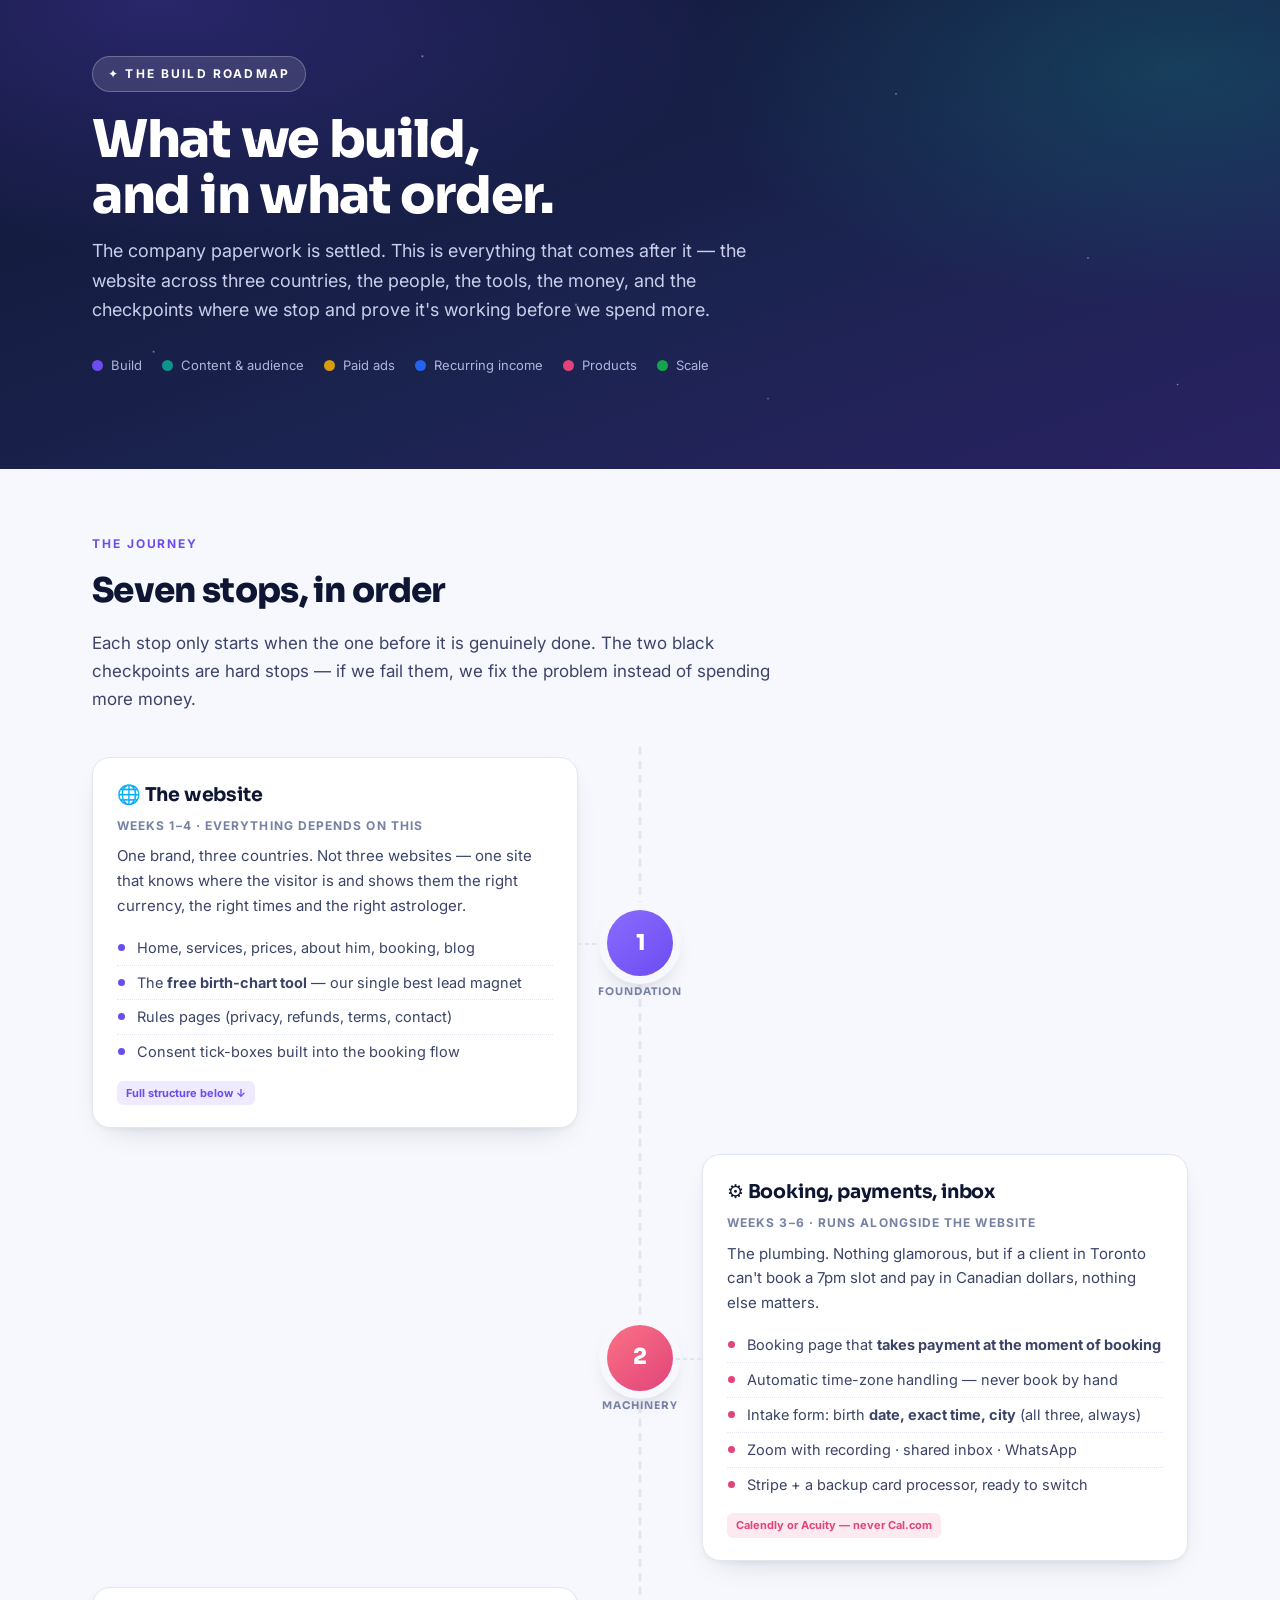
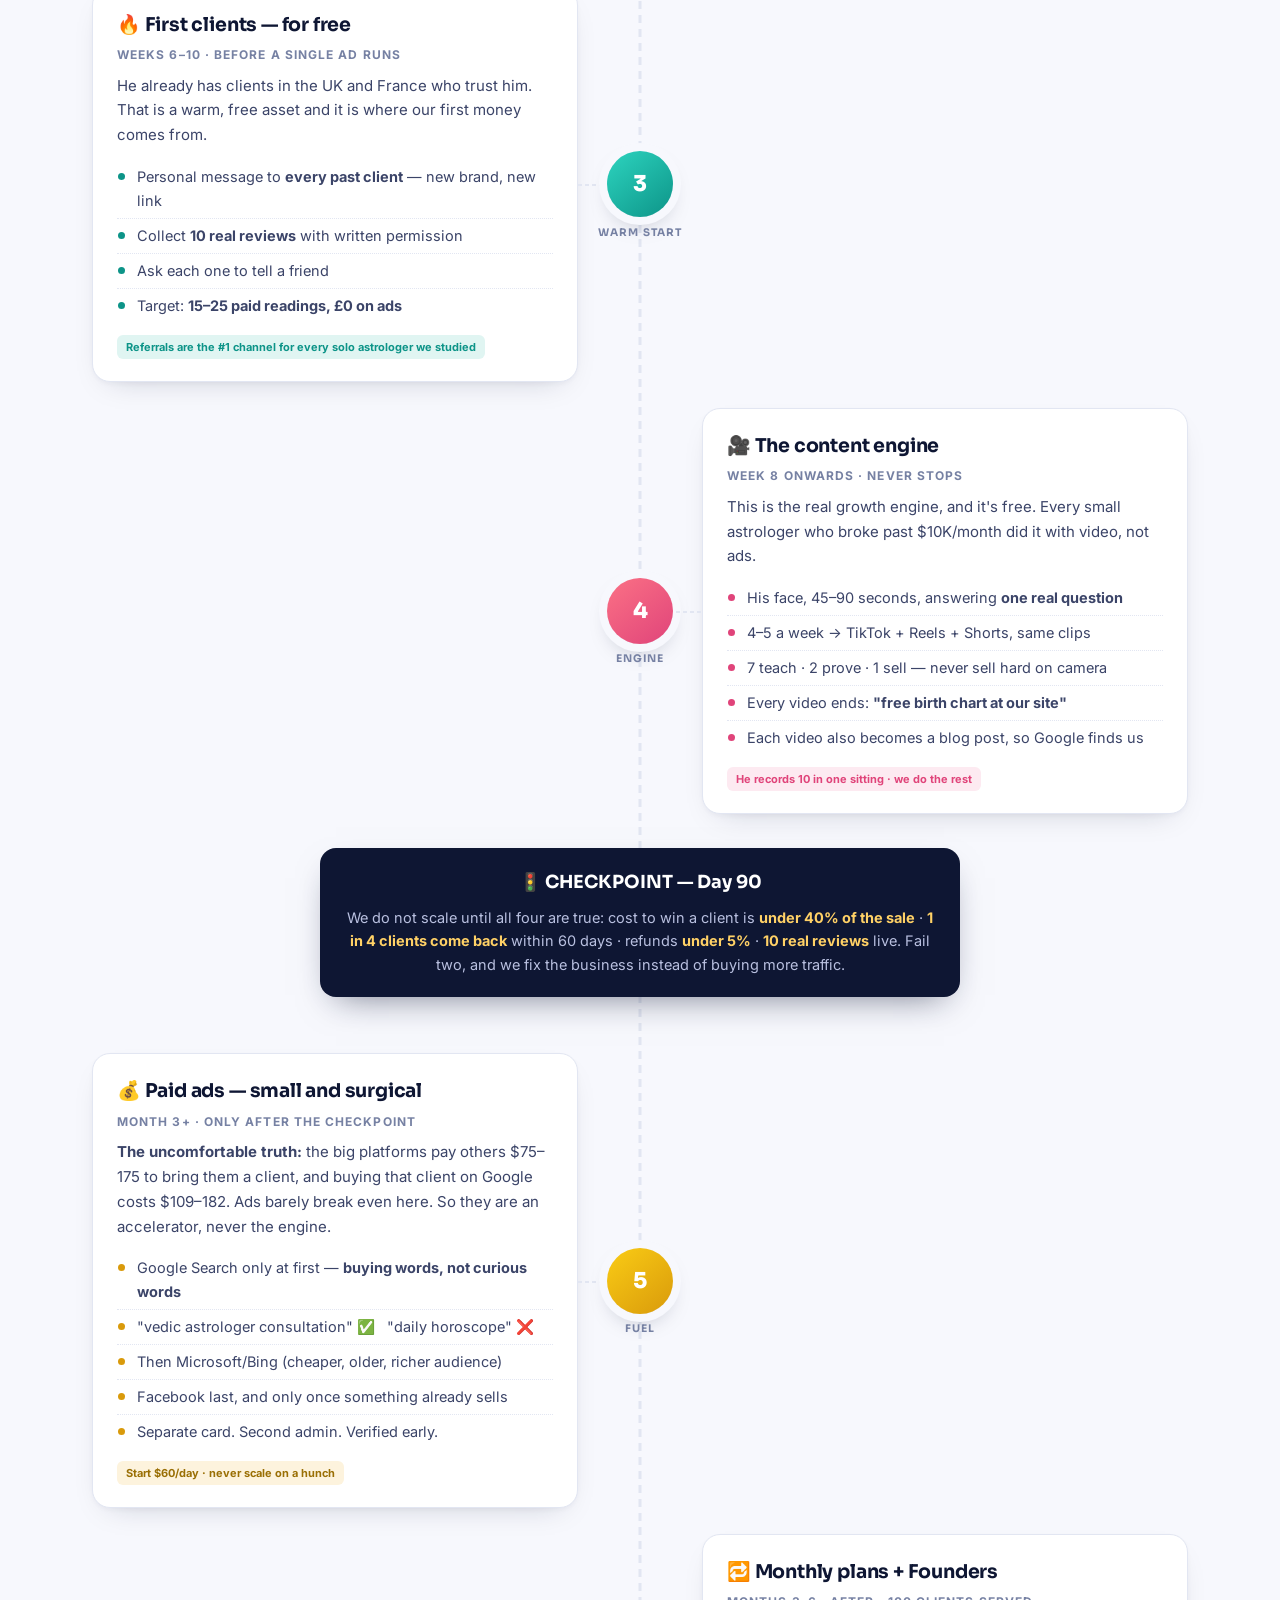
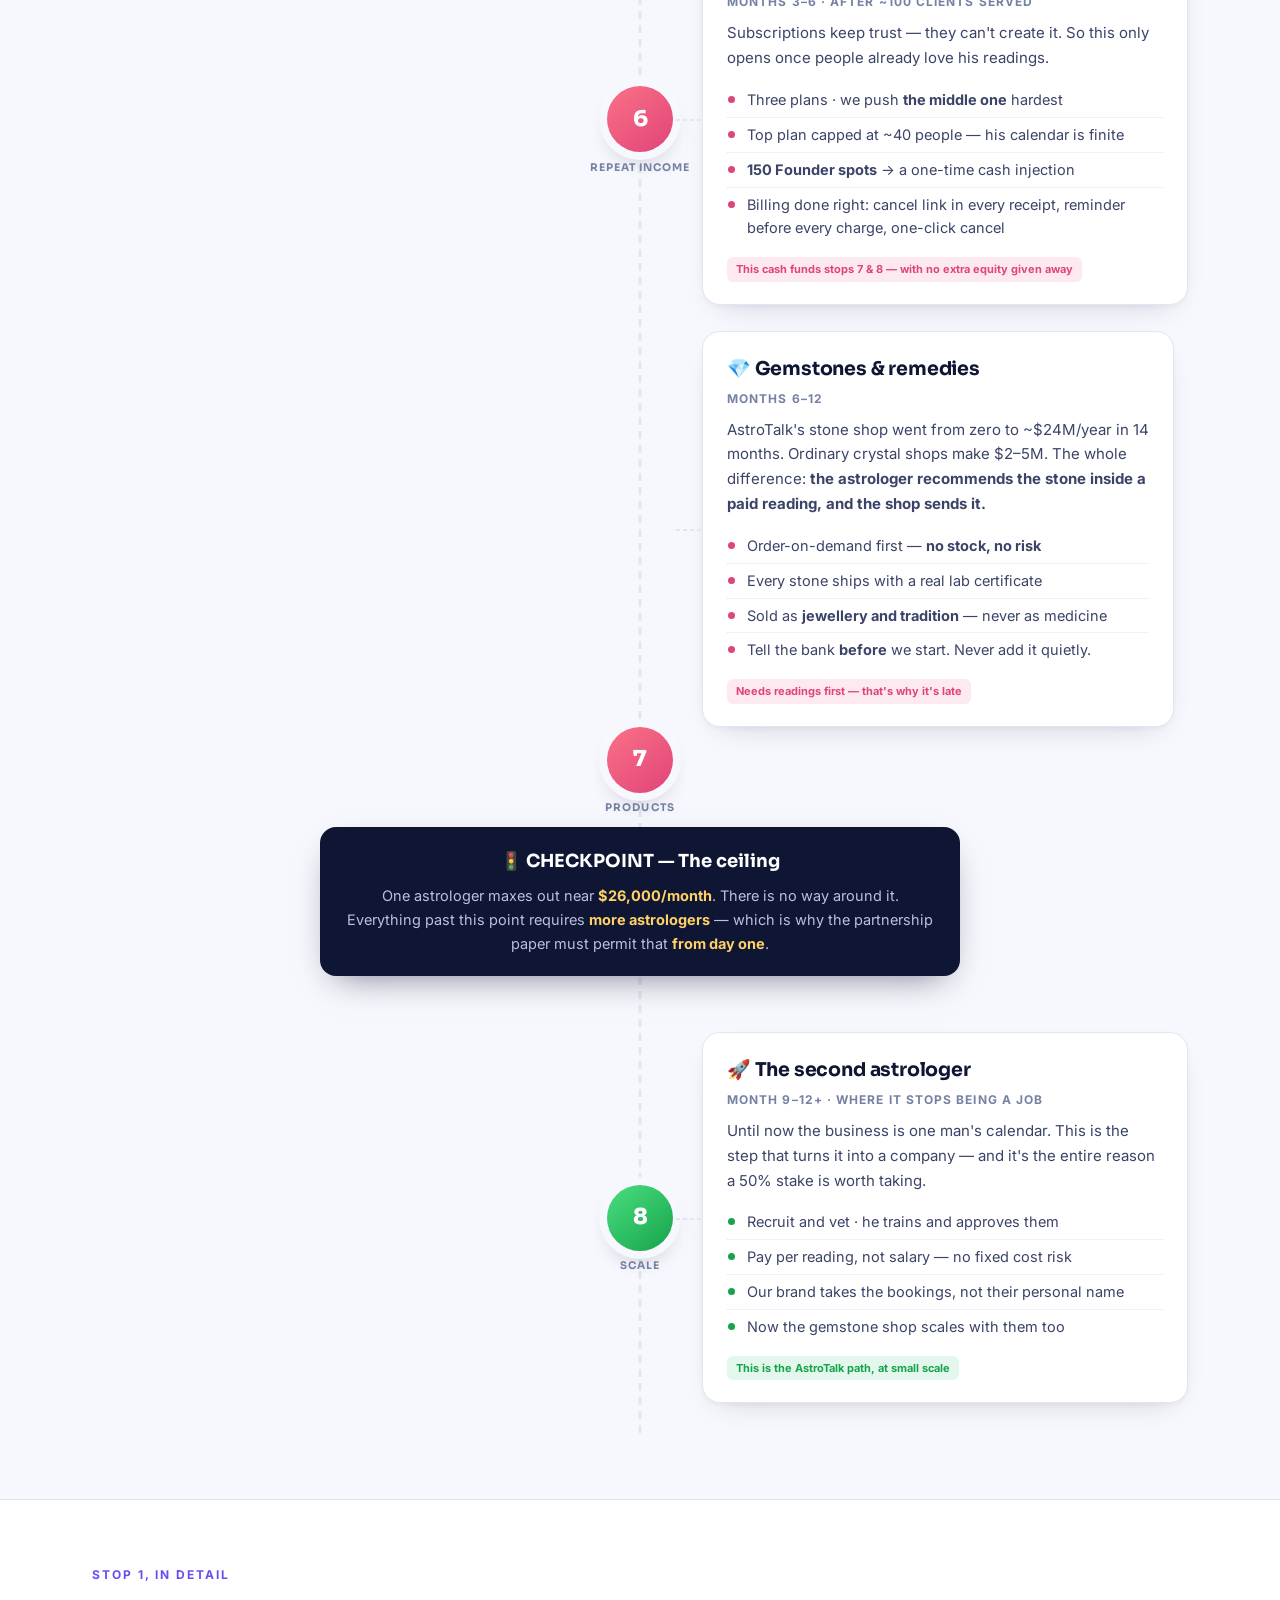
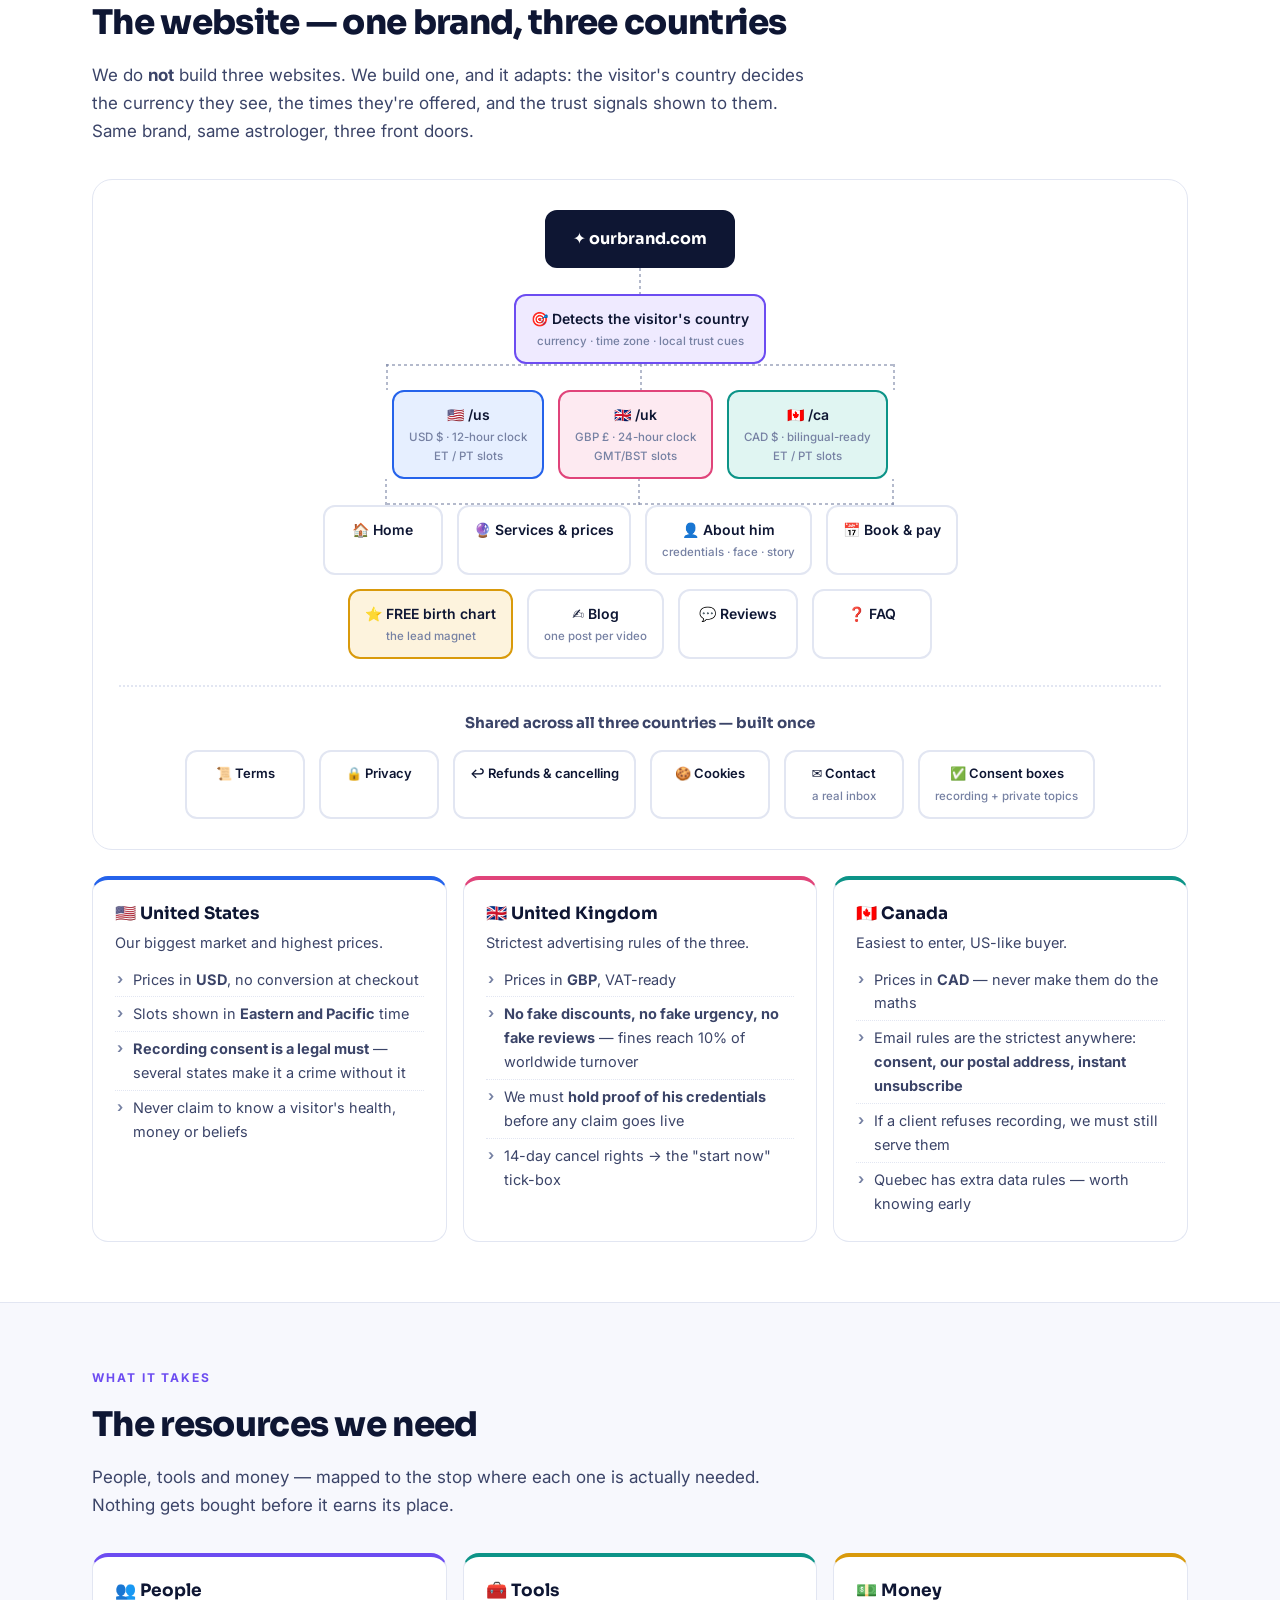
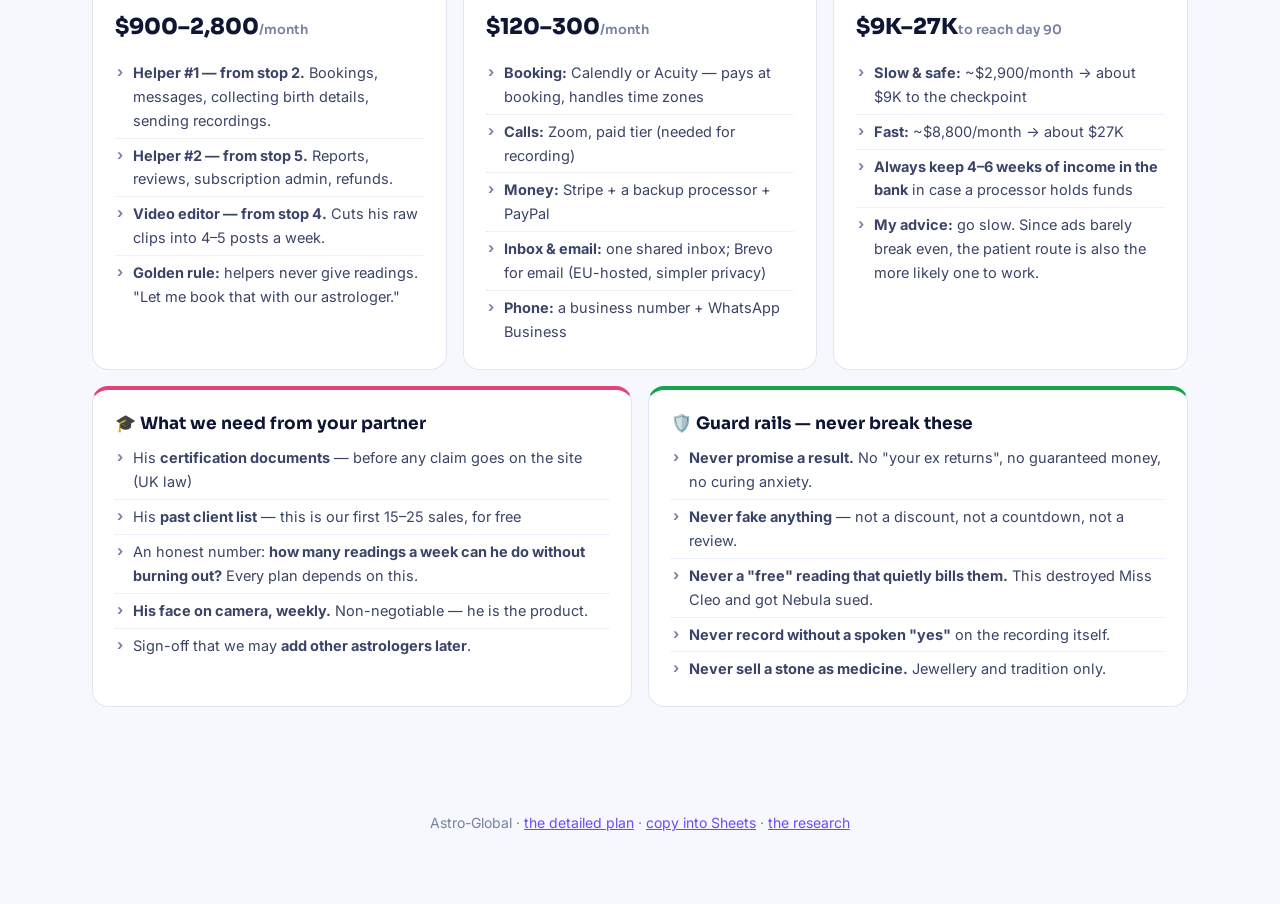
==== blueprint.html @ 9e22132b "Add visual roadmap: dotted-path journey, 3-country site structure, resources Co-Authored-By: Claude " ====
<!doctype html><html lang="en"><head>
<meta charset="utf-8"><meta name="viewport" content="width=device-width,initial-scale=1">
<meta name="robots" content="noindex,nofollow">
<link rel="icon" href="assets/favicon.svg" type="image/svg+xml"><meta name="theme-color" content="#0e1633">
<title>The Roadmap — Astro-Global</title>
<meta name="description" content="Visual roadmap: what we build, in what order, with what resources.">
<style>
@import url('https://fonts.googleapis.com/css2?family=Sora:wght@400;600;700;800&family=Inter:wght@400;500;600;700&display=swap');
:root{
  --ink:#0e1633; --ink2:#3b4468; --ink3:#7681a3;
  --paper:#f7f8fd; --card:#ffffff; --line:#e2e6f2;
  --violet:#6c4cf1; --violet-l:#efeaff;
  --teal:#0d9488; --teal-l:#e0f5f2;
  --gold:#d99a0b; --gold-l:#fdf3dd;
  --rose:#e0447a; --rose-l:#fdeaf1;
  --blue:#2563eb; --blue-l:#e6efff;
  --green:#16a34a; --green-l:#e4f7ec;
  --sans:'Inter',system-ui,sans-serif; --disp:'Sora',system-ui,sans-serif;
}
*{box-sizing:border-box}
html{scroll-behavior:smooth}
body{margin:0;background:var(--paper);color:var(--ink);font-family:var(--sans);line-height:1.65;font-size:16px;-webkit-font-smoothing:antialiased}
.wrap{max-width:1140px;margin:0 auto;padding:0 22px}
a{color:var(--violet)}

/* hero */
.hero{position:relative;overflow:hidden;background:
   radial-gradient(1000px 420px at 12% 0%, rgba(108,76,241,.28), transparent 60%),
   radial-gradient(800px 400px at 92% 15%, rgba(13,148,136,.25), transparent 60%),
   linear-gradient(160deg,#0e1633,#1b2350 60%,#2a2263);
  color:#fff;padding:56px 0 92px}
.hero .stars{position:absolute;inset:0;opacity:.5;
  background-image:radial-gradient(1.6px 1.6px at 20% 30%,#fff,transparent),radial-gradient(1.4px 1.4px at 70% 20%,#fff,transparent),radial-gradient(1.8px 1.8px at 45% 65%,#fff,transparent),radial-gradient(1.3px 1.3px at 85% 55%,#fff,transparent),radial-gradient(1.5px 1.5px at 12% 75%,#fff,transparent),radial-gradient(1.2px 1.2px at 60% 85%,#fff,transparent),radial-gradient(1.6px 1.6px at 33% 12%,#fff,transparent),radial-gradient(1.3px 1.3px at 92% 82%,#fff,transparent)}
.hero .wrap{position:relative}
.tag{display:inline-block;font-size:12px;font-weight:700;letter-spacing:.18em;text-transform:uppercase;
  padding:7px 15px;border-radius:999px;background:rgba(255,255,255,.12);border:1px solid rgba(255,255,255,.25)}
h1{font-family:var(--disp);font-size:clamp(32px,5vw,52px);line-height:1.08;margin:20px 0 12px;font-weight:800;letter-spacing:-.025em}
.hero p{font-size:18px;max-width:660px;margin:0;color:#c9cfeb}
.legend{display:flex;gap:20px;flex-wrap:wrap;margin-top:30px}
.legend div{font-size:13px;color:#aeb6da;display:flex;align-items:center;gap:8px}
.legend i{width:11px;height:11px;border-radius:50%;display:inline-block}

/* sections */
section{padding:60px 0}
.eyebrow{font-size:12px;font-weight:700;letter-spacing:.16em;text-transform:uppercase;color:var(--violet)}
h2{font-family:var(--disp);font-size:clamp(25px,3.4vw,34px);margin:8px 0 10px;letter-spacing:-.02em;font-weight:800}
.lede{color:var(--ink2);max-width:720px;margin:0 0 34px;font-size:17px}

/* ---------- THE PATH ---------- */
.path{position:relative;padding:10px 0}
.spine{position:absolute;left:50%;top:0;bottom:0;width:3px;transform:translateX(-50%);
  background-image:linear-gradient(var(--line) 60%,transparent 0);background-size:3px 14px;z-index:0}
.stop{position:relative;display:grid;grid-template-columns:1fr 96px 1fr;align-items:center;margin-bottom:26px;z-index:1}
.node{grid-column:2;justify-self:center;width:66px;height:66px;border-radius:50%;display:grid;place-items:center;
  font-family:var(--disp);font-weight:800;font-size:22px;color:#fff;box-shadow:0 0 0 8px var(--paper),0 10px 24px -8px rgba(14,22,51,.4);position:relative}
.node small{position:absolute;bottom:-24px;font-size:10.5px;font-weight:700;letter-spacing:.1em;text-transform:uppercase;color:var(--ink3);white-space:nowrap}
.card{background:var(--card);border:1px solid var(--line);border-radius:18px;padding:22px 24px;
  box-shadow:0 2px 4px rgba(14,22,51,.03),0 12px 30px -18px rgba(14,22,51,.25);position:relative}
.stop.l .card{grid-column:1;margin-right:14px}
.stop.r .card{grid-column:3;margin-left:14px}
/* dotted connector from card to node */
.card:after{content:"";position:absolute;top:50%;width:26px;height:2px;
  background-image:linear-gradient(90deg,var(--line) 55%,transparent 0);background-size:7px 2px}
.stop.l .card:after{right:-27px}
.stop.r .card:after{left:-27px}
.card h3{font-family:var(--disp);font-size:19px;margin:0 0 4px;font-weight:700;letter-spacing:-.01em}
.when{font-size:12px;font-weight:700;letter-spacing:.09em;text-transform:uppercase;color:var(--ink3);display:block;margin-bottom:9px}
.card p{margin:0 0 12px;color:var(--ink2);font-size:15px}
.card ul{margin:0;padding-left:0;list-style:none}
.card ul li{position:relative;padding:5px 0 5px 20px;font-size:14.5px;color:var(--ink2);border-bottom:1px dotted var(--line)}
.card ul li:last-child{border-bottom:0}
.card ul li:before{content:"";position:absolute;left:1px;top:13px;width:7px;height:7px;border-radius:50%}
.pill{display:inline-block;font-size:11px;font-weight:700;padding:3px 9px;border-radius:6px;margin-top:12px}

.v .node{background:linear-gradient(140deg,#8b6cff,#6c4cf1)} .v ul li:before{background:var(--violet)} .v .pill{background:var(--violet-l);color:var(--violet)}
.t .node{background:linear-gradient(140deg,#2dd4bf,#0d9488)} .t ul li:before{background:var(--teal)} .t .pill{background:var(--teal-l);color:var(--teal)}
.g .node{background:linear-gradient(140deg,#facc15,#d99a0b)} .g ul li:before{background:var(--gold)} .g .pill{background:var(--gold-l);color:#9a6f05}
.b .node{background:linear-gradient(140deg,#60a5fa,#2563eb)} .b ul li:before{background:var(--blue)} .b .pill{background:var(--blue-l);color:var(--blue)}
.r .node{background:linear-gradient(140deg,#fb7185,#e0447a)} .r ul li:before{background:var(--rose)} .r .pill{background:var(--rose-l);color:var(--rose)}
.gr .node{background:linear-gradient(140deg,#4ade80,#16a34a)} .gr ul li:before{background:var(--green)} .gr .pill{background:var(--green-l);color:var(--green)}

/* checkpoint banner */
.gate{grid-column:1 / -1;justify-self:center;background:var(--ink);color:#fff;border-radius:16px;padding:20px 26px;
  max-width:640px;margin:8px 0 30px;text-align:center;box-shadow:0 14px 34px -16px rgba(14,22,51,.6)}
.gate h4{font-family:var(--disp);margin:0 0 8px;font-size:18px;color:#fff}
.gate p{margin:0;color:#b9c0e0;font-size:14.5px}
.gate b{color:#ffd166}

/* ---------- SITEMAP TREE ---------- */
.tree{background:var(--card);border:1px solid var(--line);border-radius:20px;padding:30px 26px;overflow-x:auto}
.tier{display:flex;justify-content:center;gap:14px;flex-wrap:wrap}
.box{background:#fff;border:2px solid var(--line);border-radius:12px;padding:11px 15px;font-size:14px;font-weight:600;text-align:center;min-width:120px}
.box small{display:block;font-weight:500;font-size:11.5px;color:var(--ink3);margin-top:2px}
.root{background:var(--ink);color:#fff;border-color:var(--ink);font-family:var(--disp);font-weight:700;font-size:16px;padding:14px 26px}
.geo{border-width:2px}
.geo.us{border-color:var(--blue);background:var(--blue-l)}
.geo.uk{border-color:var(--rose);background:var(--rose-l)}
.geo.ca{border-color:var(--teal);background:var(--teal-l)}
.drop{height:26px;width:2px;margin:0 auto;background-image:linear-gradient(var(--ink3) 55%,transparent 0);background-size:2px 6px;opacity:.55}
.bracket{height:26px;position:relative;margin:0 auto;max-width:760px}
.bracket:before{content:"";position:absolute;left:16.6%;right:16.6%;top:0;height:2px;
  background-image:linear-gradient(90deg,var(--ink3) 55%,transparent 0);background-size:6px 2px;opacity:.55}
.bracket span{position:absolute;top:0;width:2px;height:26px;background-image:linear-gradient(var(--ink3) 55%,transparent 0);background-size:2px 6px;opacity:.55}
.bracket span:nth-child(1){left:16.6%} .bracket span:nth-child(2){left:50%} .bracket span:nth-child(3){left:83.3%}
.shared{margin-top:26px;padding-top:24px;border-top:2px dotted var(--line)}
.shared h4{font-family:var(--disp);text-align:center;margin:0 0 14px;font-size:15px;color:var(--ink2)}

/* ---------- RESOURCE CARDS ---------- */
.grid{display:grid;gap:16px}
.g3{grid-template-columns:repeat(3,1fr)}
.g2{grid-template-columns:repeat(2,1fr)}
@media(max-width:880px){.g3,.g2{grid-template-columns:1fr}}
.res{background:var(--card);border:1px solid var(--line);border-radius:16px;padding:20px 22px;border-top:4px solid var(--violet)}
.res.t2{border-top-color:var(--teal)} .res.g2c{border-top-color:var(--gold)} .res.b2{border-top-color:var(--blue)} .res.r2{border-top-color:var(--rose)} .res.gr2{border-top-color:var(--green)}
.res h3{font-family:var(--disp);font-size:17px;margin:0 0 3px}
.res .cost{font-family:var(--disp);font-size:22px;font-weight:800;color:var(--ink);margin:4px 0 10px}
.res ul{margin:0;padding-left:0;list-style:none}
.res ul li{padding:5px 0 5px 18px;position:relative;font-size:14.5px;color:var(--ink2);border-bottom:1px dotted var(--line)}
.res ul li:last-child{border-bottom:0}
.res ul li:before{content:"›";position:absolute;left:2px;top:4px;color:var(--ink3);font-weight:700}

footer{padding:44px 0 70px;text-align:center;color:var(--ink3);font-size:14px}

@media(max-width:860px){
  .spine{left:33px;transform:none}
  .stop{grid-template-columns:66px 1fr;gap:16px}
  .node{grid-column:1;justify-self:start}
  .node small{position:static;display:block;margin-top:2px}
  .stop.l .card,.stop.r .card{grid-column:2;margin:0}
  .card:after{display:none}
  .gate{grid-column:1 / -1;margin-left:0}
}
</style>
</head><body>

<header class="hero"><div class="stars"></div><div class="wrap">
<span class="tag">✦ The Build Roadmap</span>
<h1>What we build,<br>and in what order.</h1>
<p>The company paperwork is settled. This is everything that comes after it — the website across three countries, the people, the tools, the money, and the checkpoints where we stop and prove it's working before we spend more.</p>
<div class="legend">
<div><i style="background:#6c4cf1"></i> Build</div>
<div><i style="background:#0d9488"></i> Content &amp; audience</div>
<div><i style="background:#d99a0b"></i> Paid ads</div>
<div><i style="background:#2563eb"></i> Recurring income</div>
<div><i style="background:#e0447a"></i> Products</div>
<div><i style="background:#16a34a"></i> Scale</div>
</div>
</div></header>

<!-- ================= THE PATH ================= -->
<section><div class="wrap">
<span class="eyebrow">The journey</span>
<h2>Seven stops, in order</h2>
<p class="lede">Each stop only starts when the one before it is genuinely done. The two black checkpoints are hard stops — if we fail them, we fix the problem instead of spending more money.</p>

<div class="path">
<div class="spine"></div>

<!-- 1 -->
<div class="stop l v">
<div class="card">
<h3>🌐 The website</h3>
<span class="when">Weeks 1–4 · everything depends on this</span>
<p>One brand, three countries. Not three websites — one site that knows where the visitor is and shows them the right currency, the right times and the right astrologer.</p>
<ul>
<li>Home, services, prices, about him, booking, blog</li>
<li>The <b>free birth-chart tool</b> — our single best lead magnet</li>
<li>Rules pages (privacy, refunds, terms, contact)</li>
<li>Consent tick-boxes built into the booking flow</li>
</ul>
<span class="pill">Full structure below ↓</span>
</div>
<div class="node">1<small>Foundation</small></div>
</div>

<!-- 2 -->
<div class="stop r v">
<div class="node">2<small>Machinery</small></div>
<div class="card">
<h3>⚙️ Booking, payments, inbox</h3>
<span class="when">Weeks 3–6 · runs alongside the website</span>
<p>The plumbing. Nothing glamorous, but if a client in Toronto can't book a 7pm slot and pay in Canadian dollars, nothing else matters.</p>
<ul>
<li>Booking page that <b>takes payment at the moment of booking</b></li>
<li>Automatic time-zone handling — never book by hand</li>
<li>Intake form: birth <b>date, exact time, city</b> (all three, always)</li>
<li>Zoom with recording · shared inbox · WhatsApp</li>
<li>Stripe + a backup card processor, ready to switch</li>
</ul>
<span class="pill">Calendly or Acuity — never Cal.com</span>
</div>
</div>

<!-- 3 -->
<div class="stop l t">
<div class="card">
<h3>🔥 First clients — for free</h3>
<span class="when">Weeks 6–10 · before a single ad runs</span>
<p>He already has clients in the UK and France who trust him. That is a warm, free asset and it is where our first money comes from.</p>
<ul>
<li>Personal message to <b>every past client</b> — new brand, new link</li>
<li>Collect <b>10 real reviews</b> with written permission</li>
<li>Ask each one to tell a friend</li>
<li>Target: <b>15–25 paid readings, £0 on ads</b></li>
</ul>
<span class="pill">Referrals are the #1 channel for every solo astrologer we studied</span>
</div>
<div class="node">3<small>Warm start</small></div>
</div>

<!-- 4 -->
<div class="stop r t">
<div class="node">4<small>Engine</small></div>
<div class="card">
<h3>🎥 The content engine</h3>
<span class="when">Week 8 onwards · never stops</span>
<p>This is the real growth engine, and it's free. Every small astrologer who broke past $10K/month did it with video, not ads.</p>
<ul>
<li>His face, 45–90 seconds, answering <b>one real question</b></li>
<li>4–5 a week → TikTok + Reels + Shorts, same clips</li>
<li>7 teach · 2 prove · 1 sell — never sell hard on camera</li>
<li>Every video ends: <b>"free birth chart at our site"</b></li>
<li>Each video also becomes a blog post, so Google finds us</li>
</ul>
<span class="pill">He records 10 in one sitting · we do the rest</span>
</div>
</div>

<div class="stop"><div class="gate">
<h4>🚦 CHECKPOINT — Day 90</h4>
<p>We do not scale until all four are true: cost to win a client is <b>under 40% of the sale</b> · <b>1 in 4 clients come back</b> within 60 days · refunds <b>under 5%</b> · <b>10 real reviews</b> live. Fail two, and we fix the business instead of buying more traffic.</p>
</div></div>

<!-- 5 -->
<div class="stop l g">
<div class="card">
<h3>💰 Paid ads — small and surgical</h3>
<span class="when">Month 3+ · only after the checkpoint</span>
<p><b>The uncomfortable truth:</b> the big platforms pay others $75–175 to bring them a client, and buying that client on Google costs $109–182. Ads barely break even here. So they are an accelerator, never the engine.</p>
<ul>
<li>Google Search only at first — <b>buying words, not curious words</b></li>
<li>"vedic astrologer consultation" ✅ &nbsp; "daily horoscope" ❌</li>
<li>Then Microsoft/Bing (cheaper, older, richer audience)</li>
<li>Facebook last, and only once something already sells</li>
<li>Separate card. Second admin. Verified early.</li>
</ul>
<span class="pill">Start $60/day · never scale on a hunch</span>
</div>
<div class="node">5<small>Fuel</small></div>
</div>

<!-- 6 -->
<div class="stop r b">
<div class="node">6<small>Repeat income</small></div>
<div class="card">
<h3>🔁 Monthly plans + Founders</h3>
<span class="when">Months 3–6 · after ~100 clients served</span>
<p>Subscriptions keep trust — they can't create it. So this only opens once people already love his readings.</p>
<ul>
<li>Three plans · we push <b>the middle one</b> hardest</li>
<li>Top plan capped at ~40 people — his calendar is finite</li>
<li><b>150 Founder spots</b> → a one-time cash injection</li>
<li>Billing done right: cancel link in every receipt, reminder before every charge, one-click cancel</li>
</ul>
<span class="pill">This cash funds stops 7 &amp; 8 — with no extra equity given away</span>
</div>
</div>

<!-- 7 -->
<div class="stop l r">
<div class="card">
<h3>💎 Gemstones &amp; remedies</h3>
<span class="when">Months 6–12</span>
<p>AstroTalk's stone shop went from zero to ~$24M/year in 14 months. Ordinary crystal shops make $2–5M. The whole difference: <b>the astrologer recommends the stone inside a paid reading, and the shop sends it.</b></p>
<ul>
<li>Order-on-demand first — <b>no stock, no risk</b></li>
<li>Every stone ships with a real lab certificate</li>
<li>Sold as <b>jewellery and tradition</b> — never as medicine</li>
<li>Tell the bank <b>before</b> we start. Never add it quietly.</li>
</ul>
<span class="pill">Needs readings first — that's why it's late</span>
</div>
<div class="node">7<small>Products</small></div>
</div>

<div class="stop"><div class="gate">
<h4>🚦 CHECKPOINT — The ceiling</h4>
<p>One astrologer maxes out near <b>$26,000/month</b>. There is no way around it. Everything past this point requires <b>more astrologers</b> — which is why the partnership paper must permit that <b>from day one</b>.</p>
</div></div>

<!-- 8 -->
<div class="stop r gr">
<div class="node">8<small>Scale</small></div>
<div class="card">
<h3>🚀 The second astrologer</h3>
<span class="when">Month 9–12+ · where it stops being a job</span>
<p>Until now the business is one man's calendar. This is the step that turns it into a company — and it's the entire reason a 50% stake is worth taking.</p>
<ul>
<li>Recruit and vet · he trains and approves them</li>
<li>Pay per reading, not salary — no fixed cost risk</li>
<li>Our brand takes the bookings, not their personal name</li>
<li>Now the gemstone shop scales with them too</li>
</ul>
<span class="pill">This is the AstroTalk path, at small scale</span>
</div>
</div>

</div>
</div></section>

<!-- ================= SITEMAP ================= -->
<section style="background:#fff;border-top:1px solid var(--line);border-bottom:1px solid var(--line)"><div class="wrap">
<span class="eyebrow">Stop 1, in detail</span>
<h2>The website — one brand, three countries</h2>
<p class="lede">We do <b>not</b> build three websites. We build one, and it adapts: the visitor's country decides the currency they see, the times they're offered, and the trust signals shown to them. Same brand, same astrologer, three front doors.</p>

<div class="tree">
  <div class="tier"><div class="box root">✦ ourbrand.com</div></div>
  <div class="drop"></div>
  <div class="tier"><div class="box" style="border-color:var(--violet);background:var(--violet-l)">🎯 Detects the visitor's country<small>currency · time zone · local trust cues</small></div></div>
  <div class="bracket"><span></span><span></span><span></span></div>

  <div class="tier">
    <div class="box geo us">🇺🇸 /us<small>USD $ · 12-hour clock<br>ET / PT slots</small></div>
    <div class="box geo uk">🇬🇧 /uk<small>GBP £ · 24-hour clock<br>GMT/BST slots</small></div>
    <div class="box geo ca">🇨🇦 /ca<small>CAD $ · bilingual-ready<br>ET / PT slots</small></div>
  </div>

  <div class="bracket" style="transform:rotate(180deg)"><span></span><span></span><span></span></div>

  <div class="tier">
    <div class="box">🏠 Home</div>
    <div class="box">🔮 Services &amp; prices</div>
    <div class="box">👤 About him<small>credentials · face · story</small></div>
    <div class="box">📅 Book &amp; pay</div>
  </div>
  <div style="height:14px"></div>
  <div class="tier">
    <div class="box" style="border-color:var(--gold);background:var(--gold-l)">⭐ FREE birth chart<small>the lead magnet</small></div>
    <div class="box">✍️ Blog<small>one post per video</small></div>
    <div class="box">💬 Reviews</div>
    <div class="box">❓ FAQ</div>
  </div>

  <div class="shared">
    <h4>Shared across all three countries — built once</h4>
    <div class="tier">
      <div class="box" style="font-size:13px">📜 Terms</div>
      <div class="box" style="font-size:13px">🔒 Privacy</div>
      <div class="box" style="font-size:13px">↩️ Refunds &amp; cancelling</div>
      <div class="box" style="font-size:13px">🍪 Cookies</div>
      <div class="box" style="font-size:13px">✉️ Contact<small>a real inbox</small></div>
      <div class="box" style="font-size:13px">✅ Consent boxes<small>recording + private topics</small></div>
    </div>
  </div>
</div>

<div class="grid g3" style="margin-top:26px">
  <div class="res b2">
    <h3>🇺🇸 United States</h3>
    <p style="margin:0 0 8px;color:var(--ink2);font-size:14.5px">Our biggest market and highest prices.</p>
    <ul>
      <li>Prices in <b>USD</b>, no conversion at checkout</li>
      <li>Slots shown in <b>Eastern and Pacific</b> time</li>
      <li><b>Recording consent is a legal must</b> — several states make it a crime without it</li>
      <li>Never claim to know a visitor's health, money or beliefs</li>
    </ul>
  </div>
  <div class="res r2">
    <h3>🇬🇧 United Kingdom</h3>
    <p style="margin:0 0 8px;color:var(--ink2);font-size:14.5px">Strictest advertising rules of the three.</p>
    <ul>
      <li>Prices in <b>GBP</b>, VAT-ready</li>
      <li><b>No fake discounts, no fake urgency, no fake reviews</b> — fines reach 10% of worldwide turnover</li>
      <li>We must <b>hold proof of his credentials</b> before any claim goes live</li>
      <li>14-day cancel rights → the "start now" tick-box</li>
    </ul>
  </div>
  <div class="res t2">
    <h3>🇨🇦 Canada</h3>
    <p style="margin:0 0 8px;color:var(--ink2);font-size:14.5px">Easiest to enter, US-like buyer.</p>
    <ul>
      <li>Prices in <b>CAD</b> — never make them do the maths</li>
      <li>Email rules are the strictest anywhere: <b>consent, our postal address, instant unsubscribe</b></li>
      <li>If a client refuses recording, we must still serve them</li>
      <li>Quebec has extra data rules — worth knowing early</li>
    </ul>
  </div>
</div>
</div></section>

<!-- ================= RESOURCES ================= -->
<section><div class="wrap">
<span class="eyebrow">What it takes</span>
<h2>The resources we need</h2>
<p class="lede">People, tools and money — mapped to the stop where each one is actually needed. Nothing gets bought before it earns its place.</p>

<div class="grid g3">
  <div class="res">
    <h3>👥 People</h3>
    <div class="cost">$900–2,800<span style="font-size:13px;font-weight:600;color:var(--ink3)">/month</span></div>
    <ul>
      <li><b>Helper #1 — from stop 2.</b> Bookings, messages, collecting birth details, sending recordings.</li>
      <li><b>Helper #2 — from stop 5.</b> Reports, reviews, subscription admin, refunds.</li>
      <li><b>Video editor — from stop 4.</b> Cuts his raw clips into 4–5 posts a week.</li>
      <li><b>Golden rule:</b> helpers never give readings. "Let me book that with our astrologer."</li>
    </ul>
  </div>

  <div class="res t2">
    <h3>🧰 Tools</h3>
    <div class="cost">$120–300<span style="font-size:13px;font-weight:600;color:var(--ink3)">/month</span></div>
    <ul>
      <li><b>Booking:</b> Calendly or Acuity — pays at booking, handles time zones</li>
      <li><b>Calls:</b> Zoom, paid tier (needed for recording)</li>
      <li><b>Money:</b> Stripe + a backup processor + PayPal</li>
      <li><b>Inbox &amp; email:</b> one shared inbox; Brevo for email (EU-hosted, simpler privacy)</li>
      <li><b>Phone:</b> a business number + WhatsApp Business</li>
    </ul>
  </div>

  <div class="res g2c">
    <h3>💵 Money</h3>
    <div class="cost">$9K–27K<span style="font-size:13px;font-weight:600;color:var(--ink3)">to reach day 90</span></div>
    <ul>
      <li><b>Slow &amp; safe:</b> ~$2,900/month → about $9K to the checkpoint</li>
      <li><b>Fast:</b> ~$8,800/month → about $27K</li>
      <li><b>Always keep 4–6 weeks of income in the bank</b> in case a processor holds funds</li>
      <li><b>My advice:</b> go slow. Since ads barely break even, the patient route is also the more likely one to work.</li>
    </ul>
  </div>
</div>

<div class="grid g2" style="margin-top:16px">
  <div class="res r2">
    <h3>🎓 What we need from your partner</h3>
    <ul>
      <li>His <b>certification documents</b> — before any claim goes on the site (UK law)</li>
      <li>His <b>past client list</b> — this is our first 15–25 sales, for free</li>
      <li>An honest number: <b>how many readings a week can he do without burning out?</b> Every plan depends on this.</li>
      <li><b>His face on camera, weekly.</b> Non-negotiable — he is the product.</li>
      <li>Sign-off that we may <b>add other astrologers later</b>.</li>
    </ul>
  </div>
  <div class="res gr2">
    <h3>🛡️ Guard rails — never break these</h3>
    <ul>
      <li><b>Never promise a result.</b> No "your ex returns", no guaranteed money, no curing anxiety.</li>
      <li><b>Never fake anything</b> — not a discount, not a countdown, not a review.</li>
      <li><b>Never a "free" reading that quietly bills them.</b> This destroyed Miss Cleo and got Nebula sued.</li>
      <li><b>Never record without a spoken "yes"</b> on the recording itself.</li>
      <li><b>Never sell a stone as medicine.</b> Jewellery and tradition only.</li>
    </ul>
  </div>
</div>
</div></section>

<footer><div class="wrap">
Astro-Global · <a href="launch.html">the detailed plan</a> · <a href="sheet.html">copy into Sheets</a> · <a href="index.html">the research</a>
</div></footer>

</body></html>
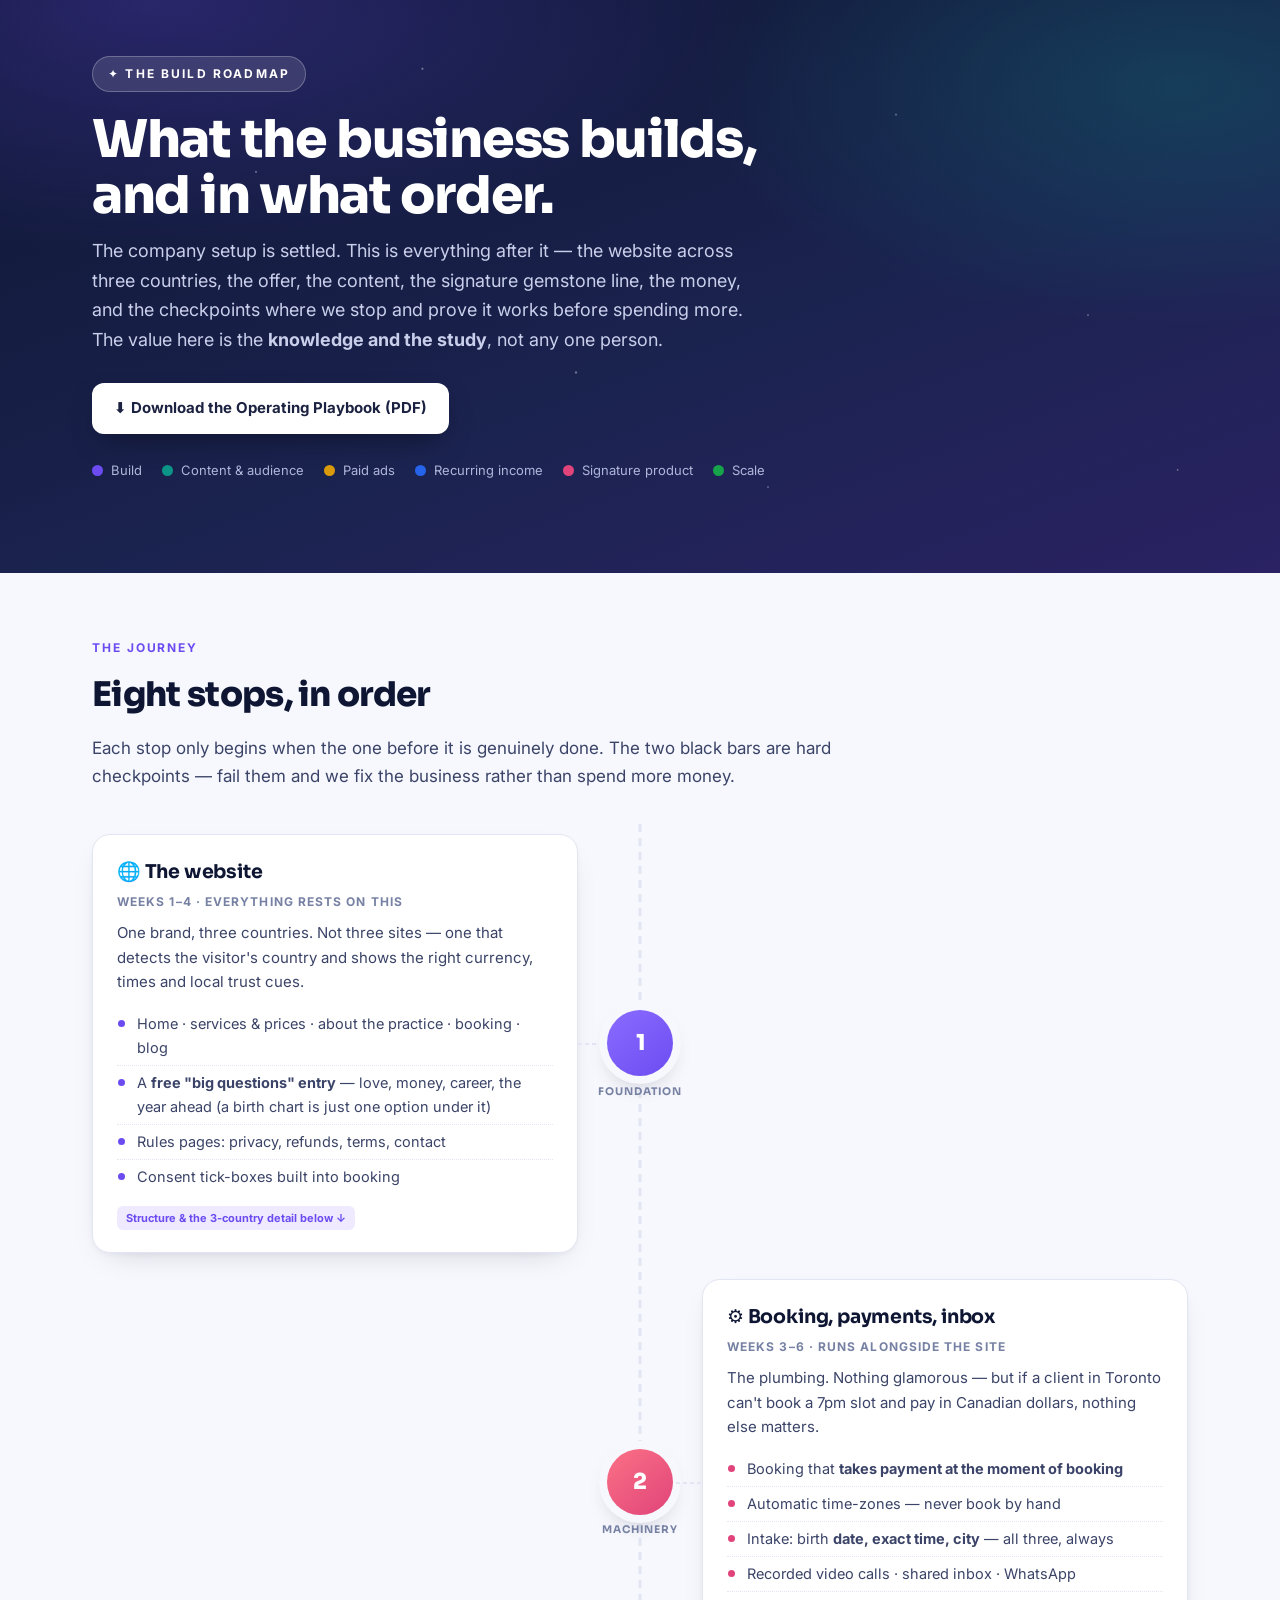
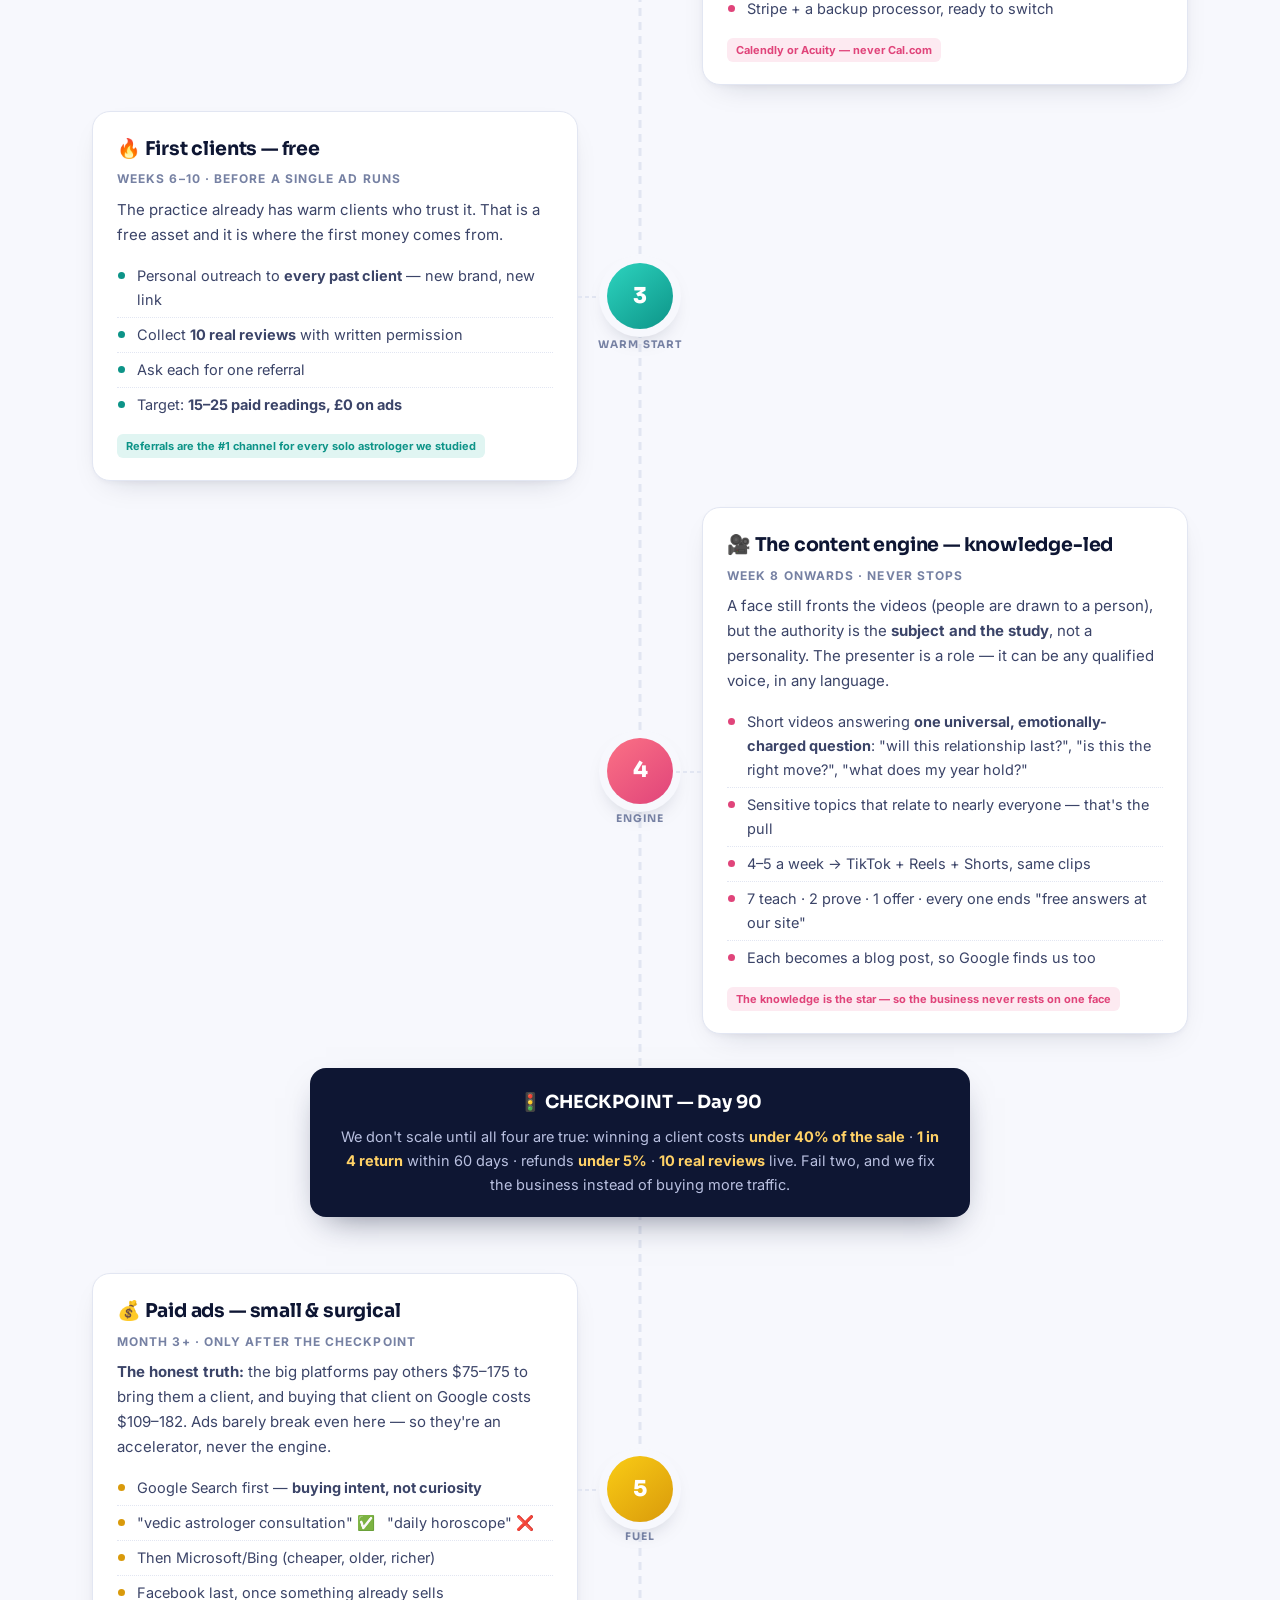
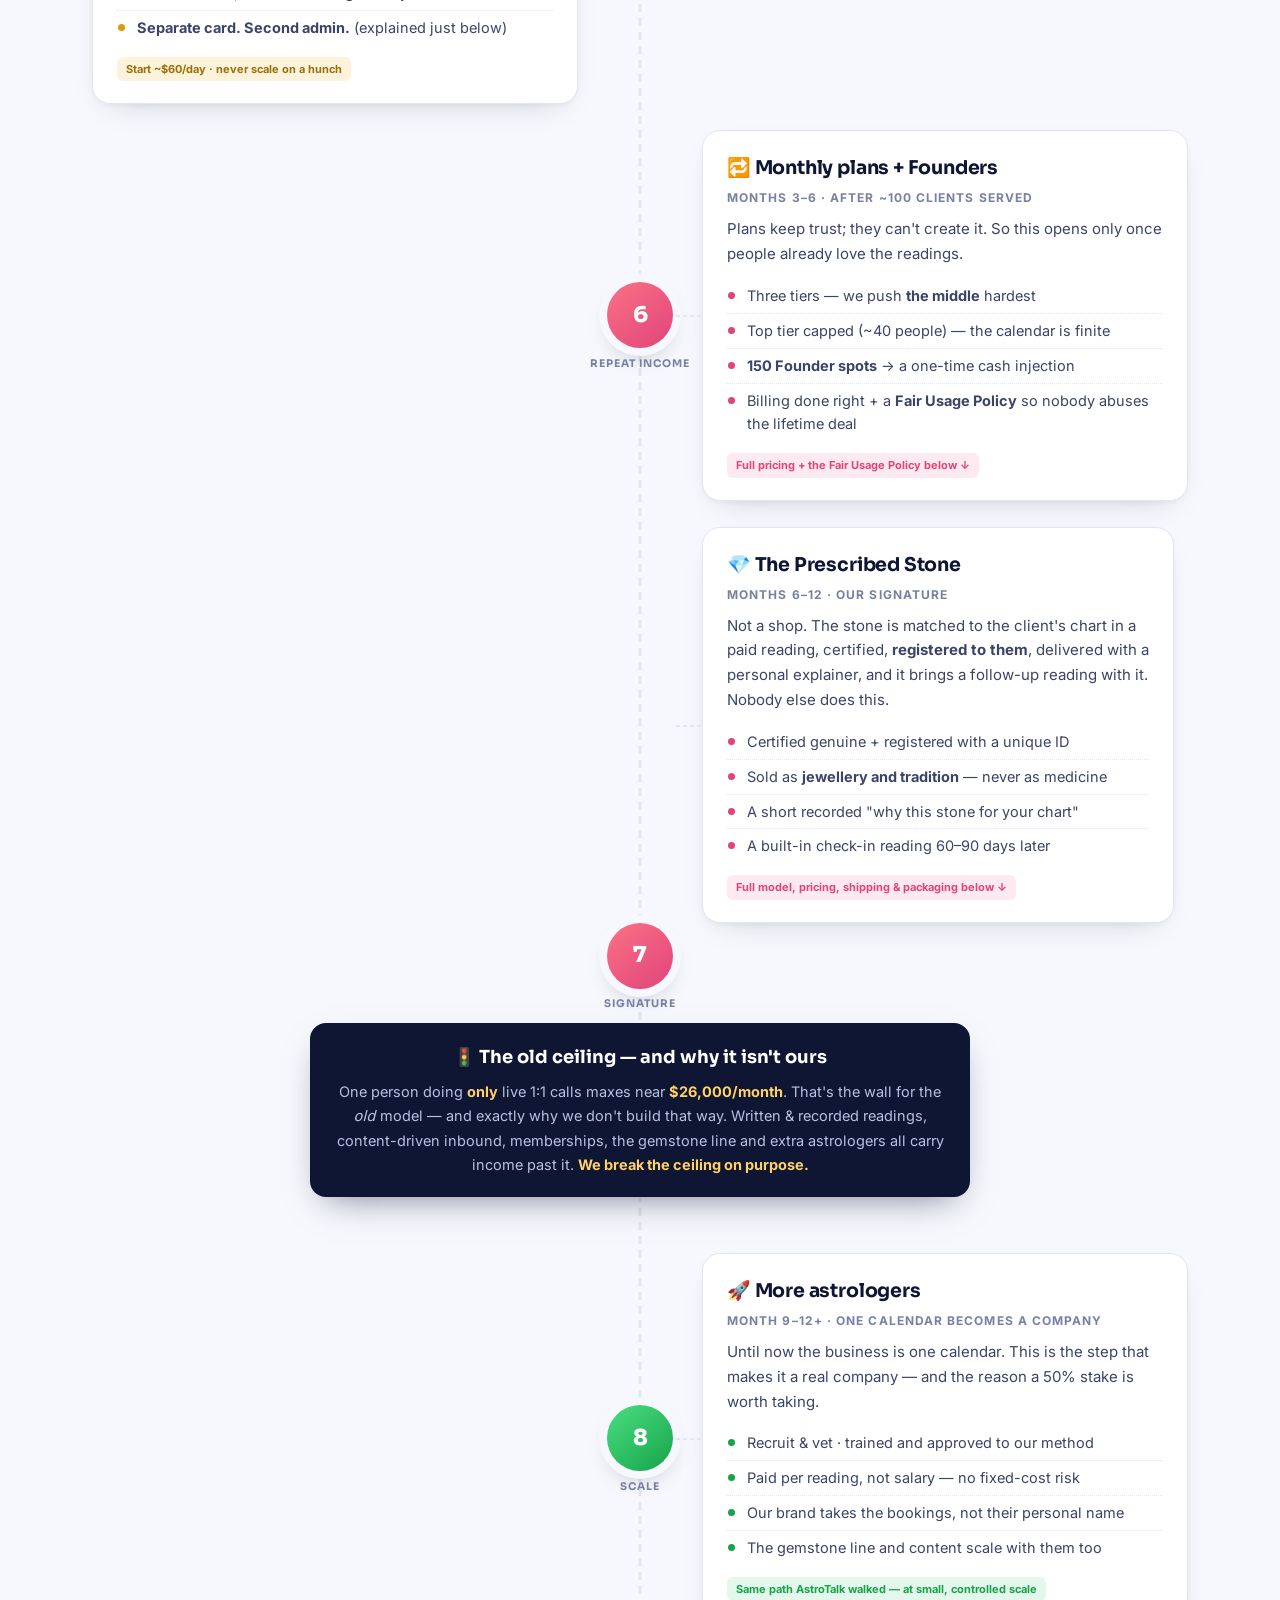
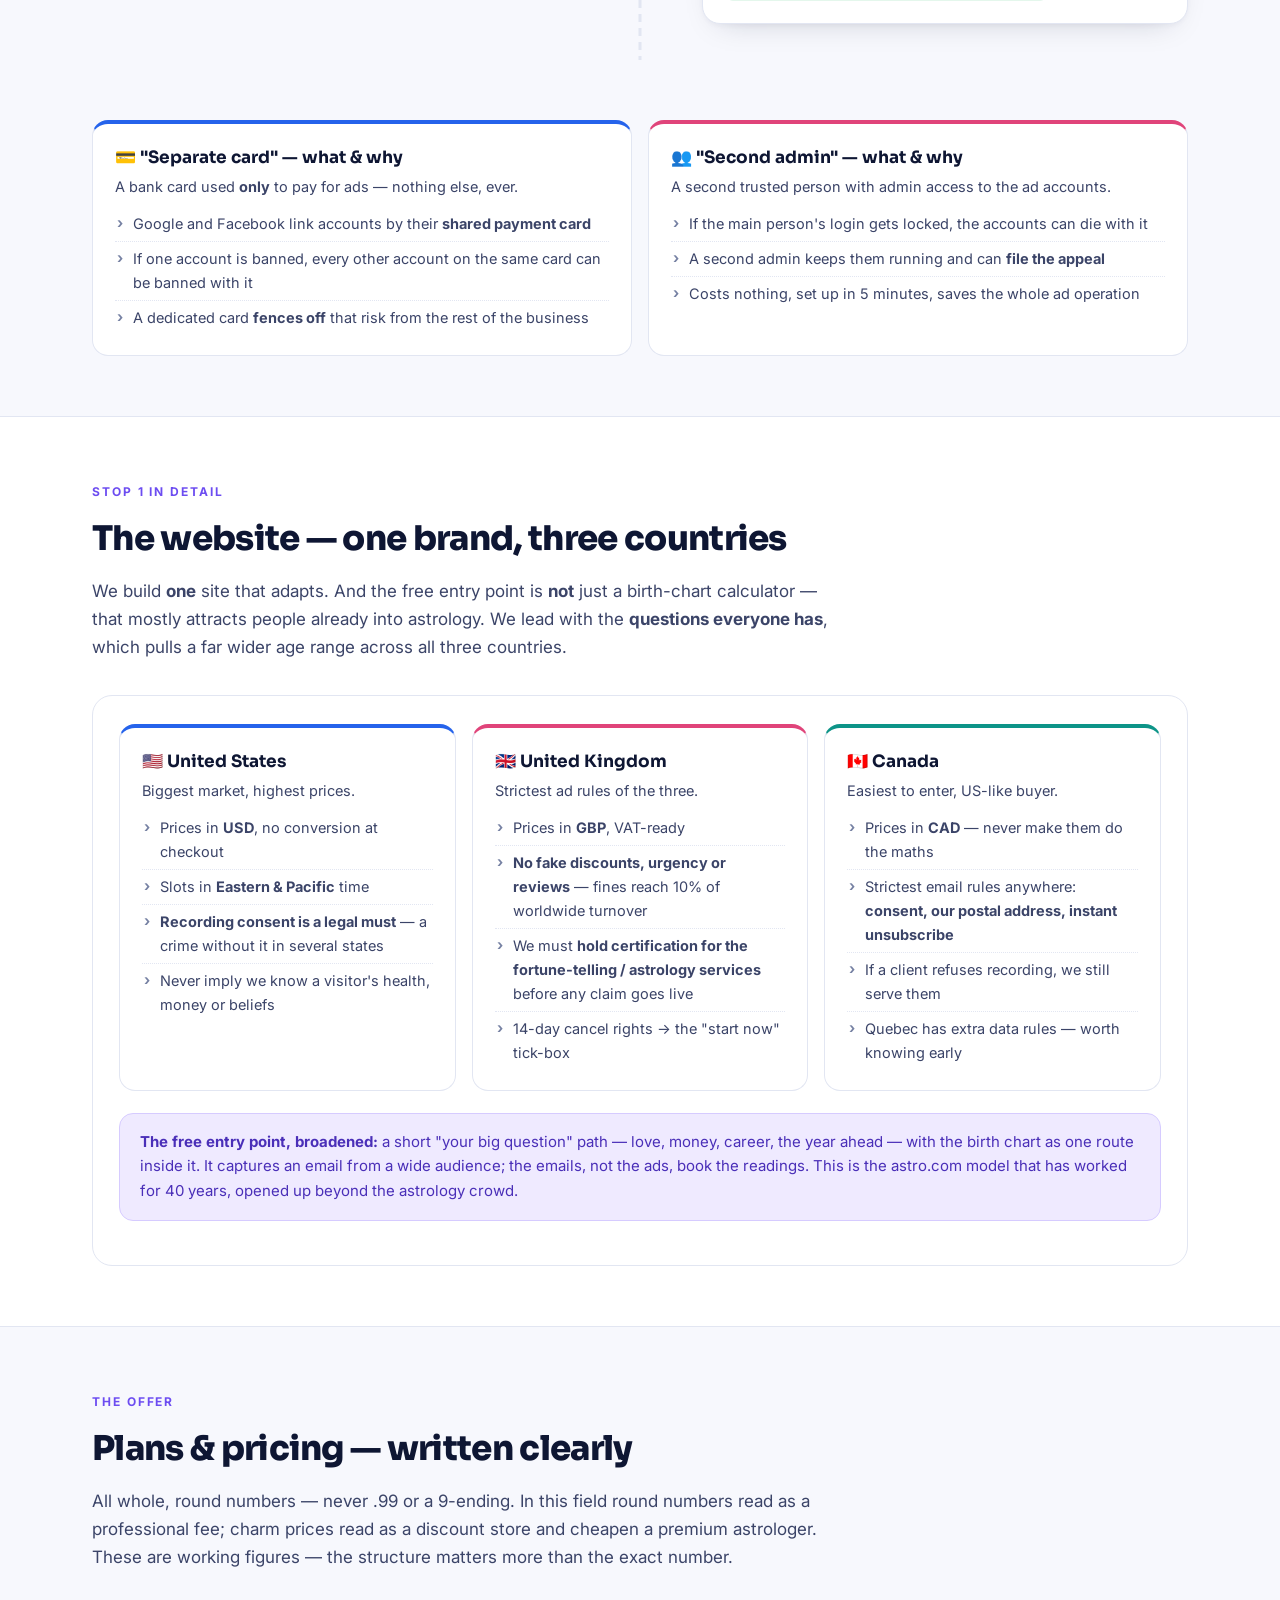
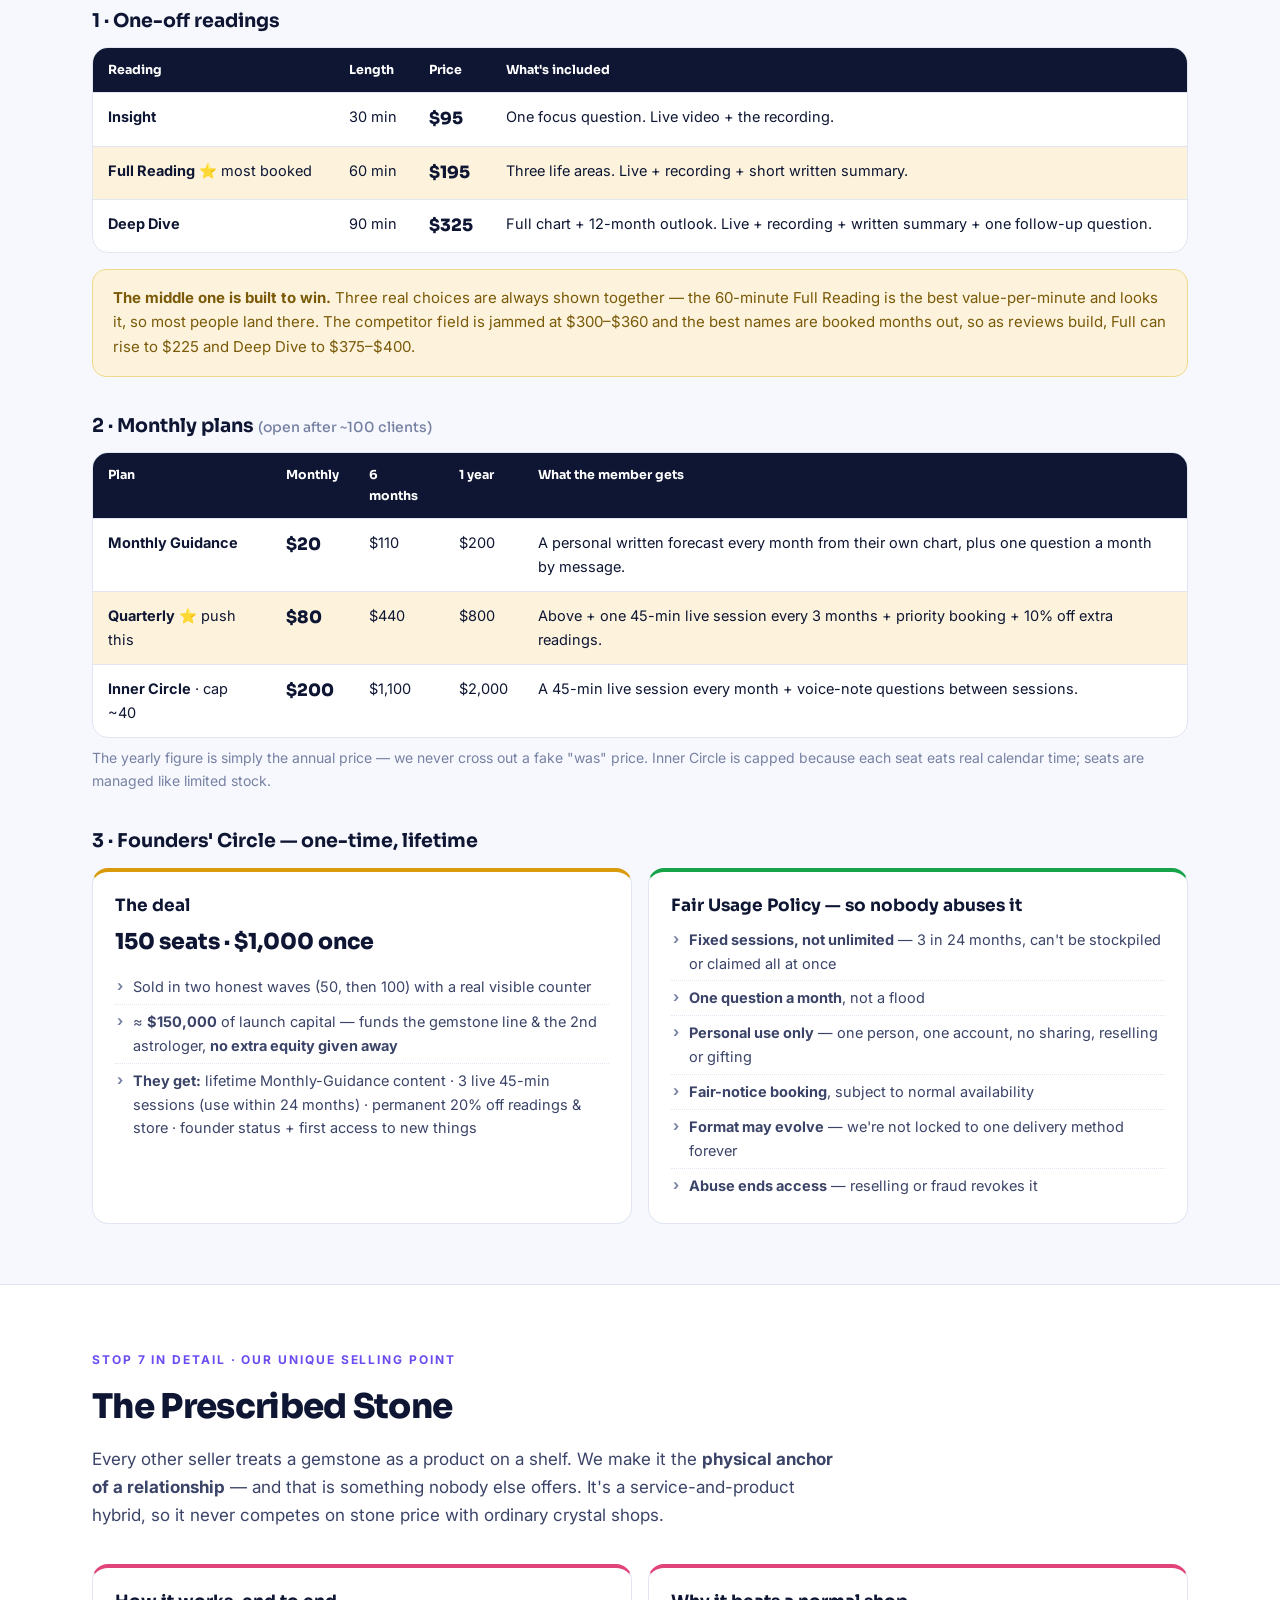
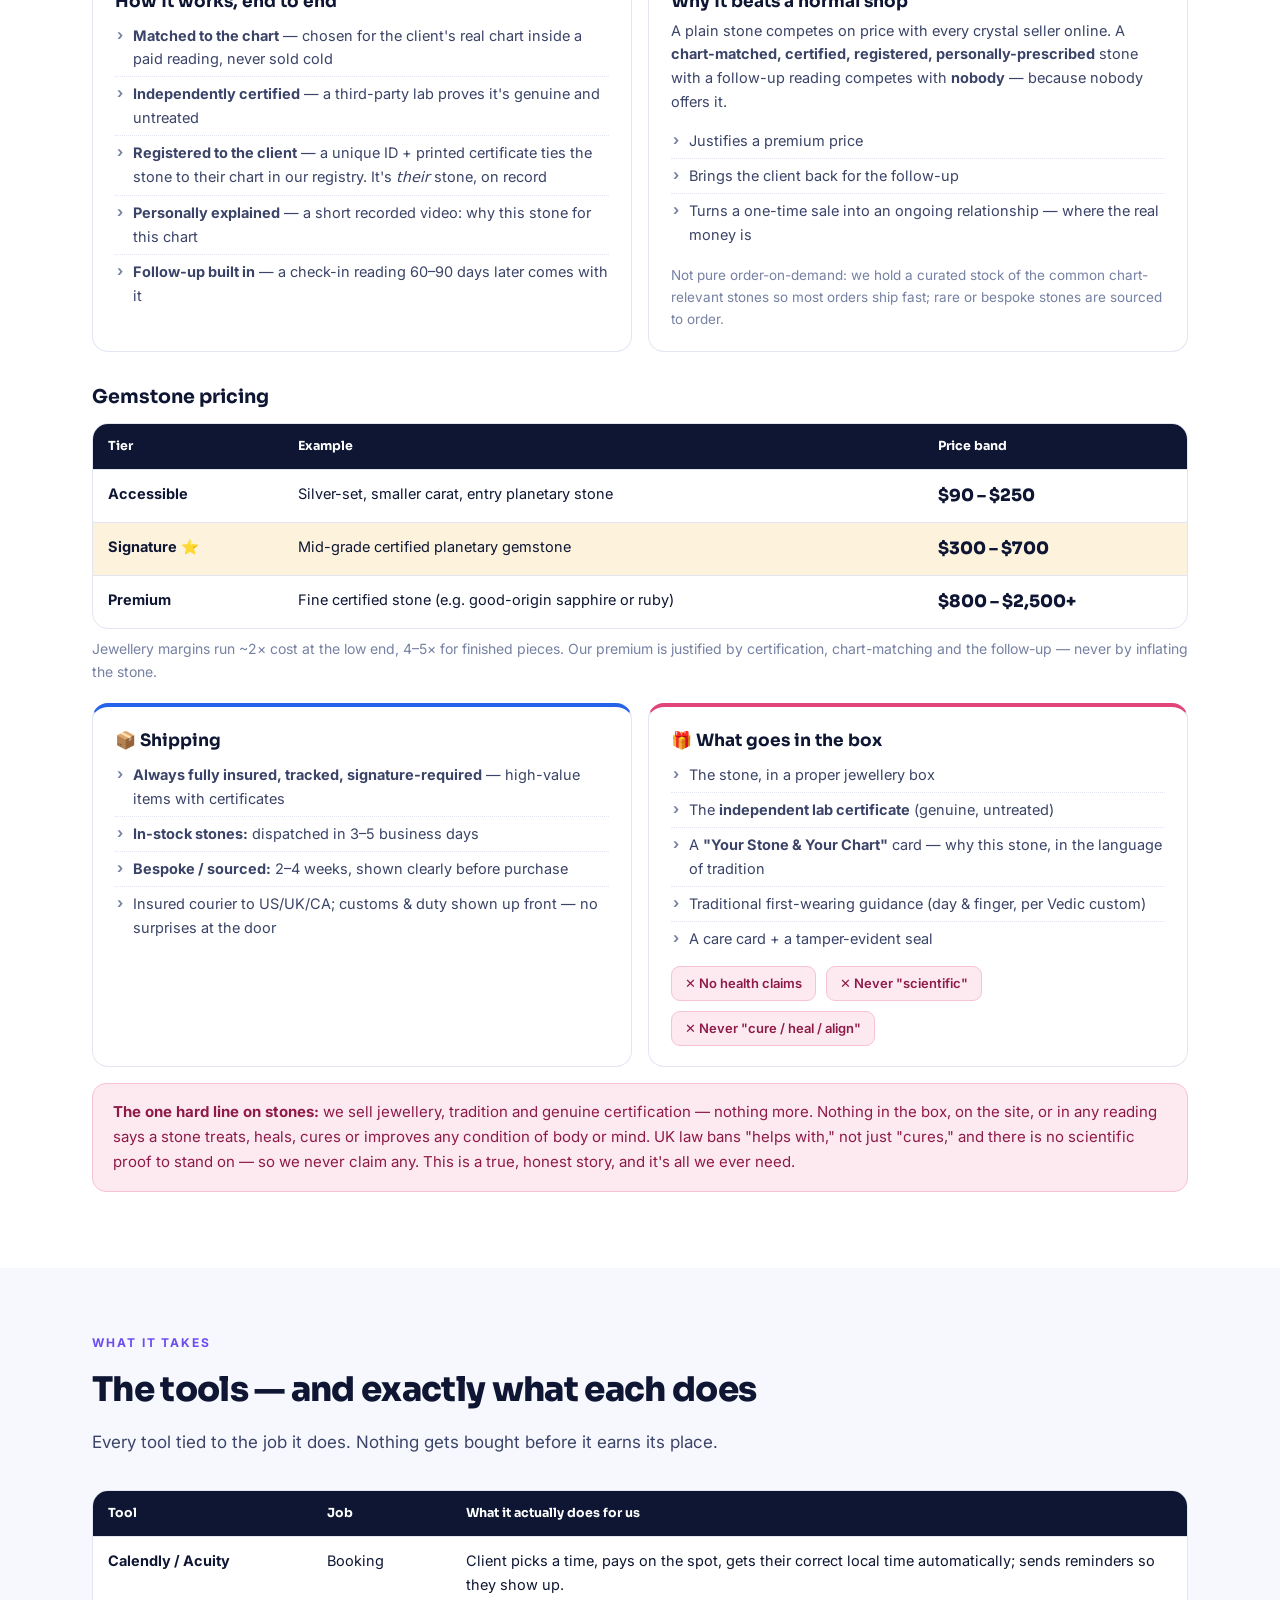
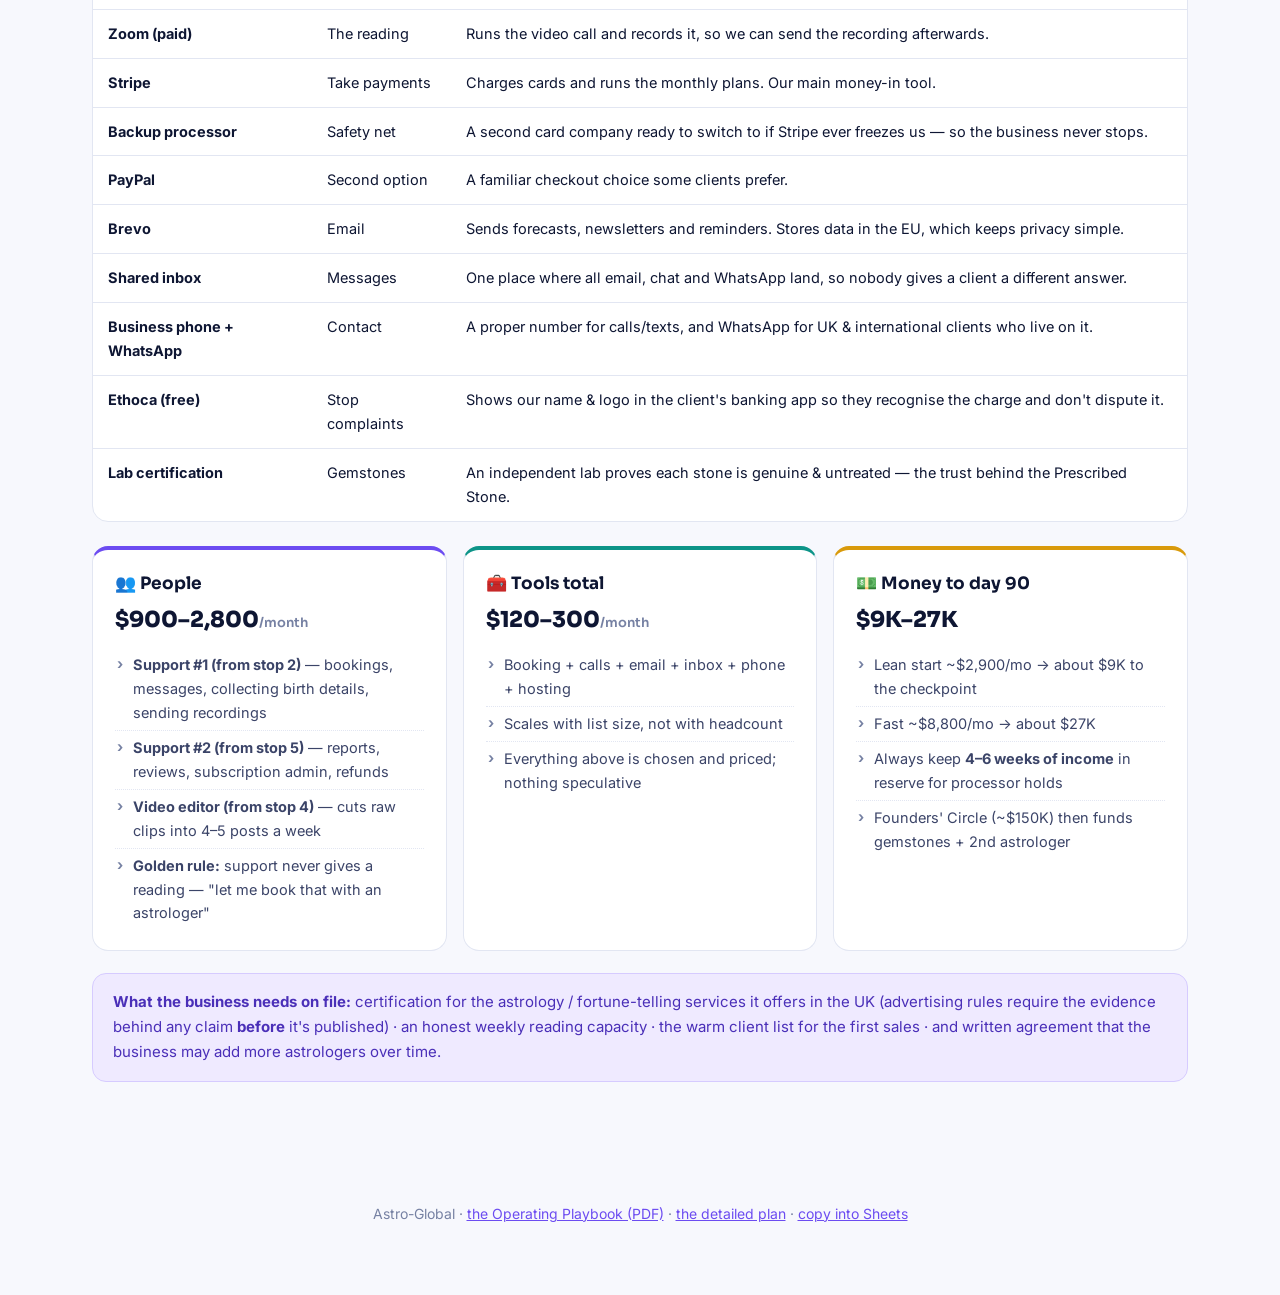
==== commit 4b7babff: "Rework Blueprint: business-wide (not person-centric), plans+pricing, Prescribed Stone USP, FUP; add " ====
--- a/blueprint.html
+++ b/blueprint.html
@@ -3,7 +3,7 @@
 <meta name="robots" content="noindex,nofollow">
 <link rel="icon" href="assets/favicon.svg" type="image/svg+xml"><meta name="theme-color" content="#0e1633">
 <title>The Roadmap — Astro-Global</title>
-<meta name="description" content="Visual roadmap: what we build, in what order, with what resources.">
+<meta name="description" content="Visual roadmap: what the business builds, in what order, with what resources.">
 <style>
 @import url('https://fonts.googleapis.com/css2?family=Sora:wght@400;600;700;800&family=Inter:wght@400;500;600;700&display=swap');
 :root{
@@ -23,7 +23,6 @@
 .wrap{max-width:1140px;margin:0 auto;padding:0 22px}
 a{color:var(--violet)}
 
-/* hero */
 .hero{position:relative;overflow:hidden;background:
    radial-gradient(1000px 420px at 12% 0%, rgba(108,76,241,.28), transparent 60%),
    radial-gradient(800px 400px at 92% 15%, rgba(13,148,136,.25), transparent 60%),
@@ -35,18 +34,20 @@
 .tag{display:inline-block;font-size:12px;font-weight:700;letter-spacing:.18em;text-transform:uppercase;
   padding:7px 15px;border-radius:999px;background:rgba(255,255,255,.12);border:1px solid rgba(255,255,255,.25)}
 h1{font-family:var(--disp);font-size:clamp(32px,5vw,52px);line-height:1.08;margin:20px 0 12px;font-weight:800;letter-spacing:-.025em}
-.hero p{font-size:18px;max-width:660px;margin:0;color:#c9cfeb}
-.legend{display:flex;gap:20px;flex-wrap:wrap;margin-top:30px}
+.hero p{font-size:18px;max-width:680px;margin:0;color:#c9cfeb}
+.dl{display:inline-flex;align-items:center;gap:10px;margin-top:28px;background:#fff;color:#1b2140;font-weight:700;
+  padding:13px 22px;border-radius:12px;text-decoration:none;font-size:15px;box-shadow:0 12px 30px -12px rgba(0,0,0,.5)}
+.dl:hover{transform:translateY(-1px)}
+.legend{display:flex;gap:20px;flex-wrap:wrap;margin-top:26px}
 .legend div{font-size:13px;color:#aeb6da;display:flex;align-items:center;gap:8px}
 .legend i{width:11px;height:11px;border-radius:50%;display:inline-block}
 
-/* sections */
 section{padding:60px 0}
 .eyebrow{font-size:12px;font-weight:700;letter-spacing:.16em;text-transform:uppercase;color:var(--violet)}
 h2{font-family:var(--disp);font-size:clamp(25px,3.4vw,34px);margin:8px 0 10px;letter-spacing:-.02em;font-weight:800}
-.lede{color:var(--ink2);max-width:720px;margin:0 0 34px;font-size:17px}
-
-/* ---------- THE PATH ---------- */
+.lede{color:var(--ink2);max-width:760px;margin:0 0 34px;font-size:17px}
+
+/* THE PATH */
 .path{position:relative;padding:10px 0}
 .spine{position:absolute;left:50%;top:0;bottom:0;width:3px;transform:translateX(-50%);
   background-image:linear-gradient(var(--line) 60%,transparent 0);background-size:3px 14px;z-index:0}
@@ -58,7 +59,6 @@
   box-shadow:0 2px 4px rgba(14,22,51,.03),0 12px 30px -18px rgba(14,22,51,.25);position:relative}
 .stop.l .card{grid-column:1;margin-right:14px}
 .stop.r .card{grid-column:3;margin-left:14px}
-/* dotted connector from card to node */
 .card:after{content:"";position:absolute;top:50%;width:26px;height:2px;
   background-image:linear-gradient(90deg,var(--line) 55%,transparent 0);background-size:7px 2px}
 .stop.l .card:after{right:-27px}
@@ -79,36 +79,16 @@
 .r .node{background:linear-gradient(140deg,#fb7185,#e0447a)} .r ul li:before{background:var(--rose)} .r .pill{background:var(--rose-l);color:var(--rose)}
 .gr .node{background:linear-gradient(140deg,#4ade80,#16a34a)} .gr ul li:before{background:var(--green)} .gr .pill{background:var(--green-l);color:var(--green)}
 
-/* checkpoint banner */
 .gate{grid-column:1 / -1;justify-self:center;background:var(--ink);color:#fff;border-radius:16px;padding:20px 26px;
-  max-width:640px;margin:8px 0 30px;text-align:center;box-shadow:0 14px 34px -16px rgba(14,22,51,.6)}
+  max-width:660px;margin:8px 0 30px;text-align:center;box-shadow:0 14px 34px -16px rgba(14,22,51,.6)}
 .gate h4{font-family:var(--disp);margin:0 0 8px;font-size:18px;color:#fff}
 .gate p{margin:0;color:#b9c0e0;font-size:14.5px}
 .gate b{color:#ffd166}
 
-/* ---------- SITEMAP TREE ---------- */
-.tree{background:var(--card);border:1px solid var(--line);border-radius:20px;padding:30px 26px;overflow-x:auto}
-.tier{display:flex;justify-content:center;gap:14px;flex-wrap:wrap}
-.box{background:#fff;border:2px solid var(--line);border-radius:12px;padding:11px 15px;font-size:14px;font-weight:600;text-align:center;min-width:120px}
-.box small{display:block;font-weight:500;font-size:11.5px;color:var(--ink3);margin-top:2px}
-.root{background:var(--ink);color:#fff;border-color:var(--ink);font-family:var(--disp);font-weight:700;font-size:16px;padding:14px 26px}
-.geo{border-width:2px}
-.geo.us{border-color:var(--blue);background:var(--blue-l)}
-.geo.uk{border-color:var(--rose);background:var(--rose-l)}
-.geo.ca{border-color:var(--teal);background:var(--teal-l)}
-.drop{height:26px;width:2px;margin:0 auto;background-image:linear-gradient(var(--ink3) 55%,transparent 0);background-size:2px 6px;opacity:.55}
-.bracket{height:26px;position:relative;margin:0 auto;max-width:760px}
-.bracket:before{content:"";position:absolute;left:16.6%;right:16.6%;top:0;height:2px;
-  background-image:linear-gradient(90deg,var(--ink3) 55%,transparent 0);background-size:6px 2px;opacity:.55}
-.bracket span{position:absolute;top:0;width:2px;height:26px;background-image:linear-gradient(var(--ink3) 55%,transparent 0);background-size:2px 6px;opacity:.55}
-.bracket span:nth-child(1){left:16.6%} .bracket span:nth-child(2){left:50%} .bracket span:nth-child(3){left:83.3%}
-.shared{margin-top:26px;padding-top:24px;border-top:2px dotted var(--line)}
-.shared h4{font-family:var(--disp);text-align:center;margin:0 0 14px;font-size:15px;color:var(--ink2)}
-
-/* ---------- RESOURCE CARDS ---------- */
+/* generic panels */
+.panel{background:var(--card);border:1px solid var(--line);border-radius:20px;padding:28px 26px;margin-top:8px}
 .grid{display:grid;gap:16px}
-.g3{grid-template-columns:repeat(3,1fr)}
-.g2{grid-template-columns:repeat(2,1fr)}
+.g3{grid-template-columns:repeat(3,1fr)} .g2{grid-template-columns:repeat(2,1fr)}
 @media(max-width:880px){.g3,.g2{grid-template-columns:1fr}}
 .res{background:var(--card);border:1px solid var(--line);border-radius:16px;padding:20px 22px;border-top:4px solid var(--violet)}
 .res.t2{border-top-color:var(--teal)} .res.g2c{border-top-color:var(--gold)} .res.b2{border-top-color:var(--blue)} .res.r2{border-top-color:var(--rose)} .res.gr2{border-top-color:var(--green)}
@@ -118,6 +98,27 @@
 .res ul li{padding:5px 0 5px 18px;position:relative;font-size:14.5px;color:var(--ink2);border-bottom:1px dotted var(--line)}
 .res ul li:last-child{border-bottom:0}
 .res ul li:before{content:"›";position:absolute;left:2px;top:4px;color:var(--ink3);font-weight:700}
+
+/* tables */
+.tbl{overflow-x:auto;border:1px solid var(--line);border-radius:16px;background:#fff}
+table{border-collapse:collapse;width:100%;font-size:14.5px;min-width:560px}
+th,td{padding:12px 15px;text-align:left;border-bottom:1px solid var(--line);vertical-align:top}
+th{background:var(--ink);color:#fff;font-family:var(--disp);font-weight:700;font-size:12.5px}
+tbody tr:last-child td{border-bottom:0}
+tr.mid td{background:var(--gold-l)}
+td b{color:var(--ink)}
+.price{font-family:var(--disp);font-weight:800;font-size:17px;color:var(--ink);white-space:nowrap}
+
+.note{border-radius:14px;padding:16px 20px;font-size:15px;margin:16px 0}
+.note.gold{background:var(--gold-l);border:1px solid #f0d98a;color:#7a5a08}
+.note.rose{background:var(--rose-l);border:1px solid #f7c2d6;color:#8e1a48}
+.note.green{background:var(--green-l);border:1px solid #b6e6c6;color:#146c37}
+.note.violet{background:var(--violet-l);border:1px solid #d6cbff;color:#4a2fb8}
+.note b{font-weight:700}
+
+.chips{display:flex;gap:10px;flex-wrap:wrap;margin-top:10px}
+.chip{font-size:13px;font-weight:600;padding:6px 13px;border-radius:9px;background:#fff;border:1px solid var(--line)}
+.chip.yes{border-color:#b6e6c6;color:#146c37;background:var(--green-l)} .chip.no{border-color:#f7c2d6;color:#8e1a48;background:var(--rose-l)}
 
 footer{padding:44px 0 70px;text-align:center;color:var(--ink3);font-size:14px}
 
@@ -135,328 +136,369 @@
 
 <header class="hero"><div class="stars"></div><div class="wrap">
 <span class="tag">✦ The Build Roadmap</span>
-<h1>What we build,<br>and in what order.</h1>
-<p>The company paperwork is settled. This is everything that comes after it — the website across three countries, the people, the tools, the money, and the checkpoints where we stop and prove it's working before we spend more.</p>
+<h1>What the business builds,<br>and in what order.</h1>
+<p>The company setup is settled. This is everything after it — the website across three countries, the offer, the content, the signature gemstone line, the money, and the checkpoints where we stop and prove it works before spending more. The value here is the <b>knowledge and the study</b>, not any one person.</p>
+<a class="dl" href="assets/astro-global-playbook.pdf" download>⬇︎ Download the Operating Playbook (PDF)</a>
 <div class="legend">
 <div><i style="background:#6c4cf1"></i> Build</div>
 <div><i style="background:#0d9488"></i> Content &amp; audience</div>
 <div><i style="background:#d99a0b"></i> Paid ads</div>
 <div><i style="background:#2563eb"></i> Recurring income</div>
-<div><i style="background:#e0447a"></i> Products</div>
+<div><i style="background:#e0447a"></i> Signature product</div>
 <div><i style="background:#16a34a"></i> Scale</div>
 </div>
 </div></header>
 
-<!-- ================= THE PATH ================= -->
+<!-- ============ THE PATH ============ -->
 <section><div class="wrap">
 <span class="eyebrow">The journey</span>
-<h2>Seven stops, in order</h2>
-<p class="lede">Each stop only starts when the one before it is genuinely done. The two black checkpoints are hard stops — if we fail them, we fix the problem instead of spending more money.</p>
+<h2>Eight stops, in order</h2>
+<p class="lede">Each stop only begins when the one before it is genuinely done. The two black bars are hard checkpoints — fail them and we fix the business rather than spend more money.</p>
 
 <div class="path">
 <div class="spine"></div>
 
-<!-- 1 -->
-<div class="stop l v">
-<div class="card">
-<h3>🌐 The website</h3>
-<span class="when">Weeks 1–4 · everything depends on this</span>
-<p>One brand, three countries. Not three websites — one site that knows where the visitor is and shows them the right currency, the right times and the right astrologer.</p>
-<ul>
-<li>Home, services, prices, about him, booking, blog</li>
-<li>The <b>free birth-chart tool</b> — our single best lead magnet</li>
-<li>Rules pages (privacy, refunds, terms, contact)</li>
-<li>Consent tick-boxes built into the booking flow</li>
-</ul>
-<span class="pill">Full structure below ↓</span>
-</div>
-<div class="node">1<small>Foundation</small></div>
-</div>
-
-<!-- 2 -->
-<div class="stop r v">
-<div class="node">2<small>Machinery</small></div>
-<div class="card">
-<h3>⚙️ Booking, payments, inbox</h3>
-<span class="when">Weeks 3–6 · runs alongside the website</span>
-<p>The plumbing. Nothing glamorous, but if a client in Toronto can't book a 7pm slot and pay in Canadian dollars, nothing else matters.</p>
-<ul>
-<li>Booking page that <b>takes payment at the moment of booking</b></li>
-<li>Automatic time-zone handling — never book by hand</li>
-<li>Intake form: birth <b>date, exact time, city</b> (all three, always)</li>
-<li>Zoom with recording · shared inbox · WhatsApp</li>
-<li>Stripe + a backup card processor, ready to switch</li>
+<div class="stop l v"><div class="card">
+<h3>🌐 The website</h3><span class="when">Weeks 1–4 · everything rests on this</span>
+<p>One brand, three countries. Not three sites — one that detects the visitor's country and shows the right currency, times and local trust cues.</p>
+<ul>
+<li>Home · services &amp; prices · about the practice · booking · blog</li>
+<li>A <b>free "big questions" entry</b> — love, money, career, the year ahead (a birth chart is just one option under it)</li>
+<li>Rules pages: privacy, refunds, terms, contact</li>
+<li>Consent tick-boxes built into booking</li>
+</ul>
+<span class="pill">Structure &amp; the 3-country detail below ↓</span>
+</div><div class="node">1<small>Foundation</small></div></div>
+
+<div class="stop r v"><div class="node">2<small>Machinery</small></div><div class="card">
+<h3>⚙️ Booking, payments, inbox</h3><span class="when">Weeks 3–6 · runs alongside the site</span>
+<p>The plumbing. Nothing glamorous — but if a client in Toronto can't book a 7pm slot and pay in Canadian dollars, nothing else matters.</p>
+<ul>
+<li>Booking that <b>takes payment at the moment of booking</b></li>
+<li>Automatic time-zones — never book by hand</li>
+<li>Intake: birth <b>date, exact time, city</b> — all three, always</li>
+<li>Recorded video calls · shared inbox · WhatsApp</li>
+<li>Stripe + a backup processor, ready to switch</li>
 </ul>
 <span class="pill">Calendly or Acuity — never Cal.com</span>
-</div>
-</div>
-
-<!-- 3 -->
-<div class="stop l t">
-<div class="card">
-<h3>🔥 First clients — for free</h3>
-<span class="when">Weeks 6–10 · before a single ad runs</span>
-<p>He already has clients in the UK and France who trust him. That is a warm, free asset and it is where our first money comes from.</p>
-<ul>
-<li>Personal message to <b>every past client</b> — new brand, new link</li>
+</div></div>
+
+<div class="stop l t"><div class="card">
+<h3>🔥 First clients — free</h3><span class="when">Weeks 6–10 · before a single ad runs</span>
+<p>The practice already has warm clients who trust it. That is a free asset and it is where the first money comes from.</p>
+<ul>
+<li>Personal outreach to <b>every past client</b> — new brand, new link</li>
 <li>Collect <b>10 real reviews</b> with written permission</li>
-<li>Ask each one to tell a friend</li>
+<li>Ask each for one referral</li>
 <li>Target: <b>15–25 paid readings, £0 on ads</b></li>
 </ul>
 <span class="pill">Referrals are the #1 channel for every solo astrologer we studied</span>
-</div>
-<div class="node">3<small>Warm start</small></div>
-</div>
-
-<!-- 4 -->
-<div class="stop r t">
-<div class="node">4<small>Engine</small></div>
-<div class="card">
-<h3>🎥 The content engine</h3>
-<span class="when">Week 8 onwards · never stops</span>
-<p>This is the real growth engine, and it's free. Every small astrologer who broke past $10K/month did it with video, not ads.</p>
-<ul>
-<li>His face, 45–90 seconds, answering <b>one real question</b></li>
+</div><div class="node">3<small>Warm start</small></div></div>
+
+<div class="stop r t"><div class="node">4<small>Engine</small></div><div class="card">
+<h3>🎥 The content engine — knowledge-led</h3><span class="when">Week 8 onwards · never stops</span>
+<p>A face still fronts the videos (people are drawn to a person), but the authority is the <b>subject and the study</b>, not a personality. The presenter is a role — it can be any qualified voice, in any language.</p>
+<ul>
+<li>Short videos answering <b>one universal, emotionally-charged question</b>: "will this relationship last?", "is this the right move?", "what does my year hold?"</li>
+<li>Sensitive topics that relate to nearly everyone — that's the pull</li>
 <li>4–5 a week → TikTok + Reels + Shorts, same clips</li>
-<li>7 teach · 2 prove · 1 sell — never sell hard on camera</li>
-<li>Every video ends: <b>"free birth chart at our site"</b></li>
-<li>Each video also becomes a blog post, so Google finds us</li>
-</ul>
-<span class="pill">He records 10 in one sitting · we do the rest</span>
-</div>
-</div>
+<li>7 teach · 2 prove · 1 offer · every one ends "free answers at our site"</li>
+<li>Each becomes a blog post, so Google finds us too</li>
+</ul>
+<span class="pill">The knowledge is the star — so the business never rests on one face</span>
+</div></div>
 
 <div class="stop"><div class="gate">
 <h4>🚦 CHECKPOINT — Day 90</h4>
-<p>We do not scale until all four are true: cost to win a client is <b>under 40% of the sale</b> · <b>1 in 4 clients come back</b> within 60 days · refunds <b>under 5%</b> · <b>10 real reviews</b> live. Fail two, and we fix the business instead of buying more traffic.</p>
+<p>We don't scale until all four are true: winning a client costs <b>under 40% of the sale</b> · <b>1 in 4 return</b> within 60 days · refunds <b>under 5%</b> · <b>10 real reviews</b> live. Fail two, and we fix the business instead of buying more traffic.</p>
 </div></div>
 
-<!-- 5 -->
-<div class="stop l g">
-<div class="card">
-<h3>💰 Paid ads — small and surgical</h3>
-<span class="when">Month 3+ · only after the checkpoint</span>
-<p><b>The uncomfortable truth:</b> the big platforms pay others $75–175 to bring them a client, and buying that client on Google costs $109–182. Ads barely break even here. So they are an accelerator, never the engine.</p>
-<ul>
-<li>Google Search only at first — <b>buying words, not curious words</b></li>
+<div class="stop l g"><div class="card">
+<h3>💰 Paid ads — small &amp; surgical</h3><span class="when">Month 3+ · only after the checkpoint</span>
+<p><b>The honest truth:</b> the big platforms pay others $75–175 to bring them a client, and buying that client on Google costs $109–182. Ads barely break even here — so they're an accelerator, never the engine.</p>
+<ul>
+<li>Google Search first — <b>buying intent, not curiosity</b></li>
 <li>"vedic astrologer consultation" ✅ &nbsp; "daily horoscope" ❌</li>
-<li>Then Microsoft/Bing (cheaper, older, richer audience)</li>
-<li>Facebook last, and only once something already sells</li>
-<li>Separate card. Second admin. Verified early.</li>
-</ul>
-<span class="pill">Start $60/day · never scale on a hunch</span>
-</div>
-<div class="node">5<small>Fuel</small></div>
-</div>
-
-<!-- 6 -->
-<div class="stop r b">
-<div class="node">6<small>Repeat income</small></div>
-<div class="card">
-<h3>🔁 Monthly plans + Founders</h3>
-<span class="when">Months 3–6 · after ~100 clients served</span>
-<p>Subscriptions keep trust — they can't create it. So this only opens once people already love his readings.</p>
-<ul>
-<li>Three plans · we push <b>the middle one</b> hardest</li>
-<li>Top plan capped at ~40 people — his calendar is finite</li>
+<li>Then Microsoft/Bing (cheaper, older, richer)</li>
+<li>Facebook last, once something already sells</li>
+<li><b>Separate card. Second admin.</b> (explained just below)</li>
+</ul>
+<span class="pill">Start ~$60/day · never scale on a hunch</span>
+</div><div class="node">5<small>Fuel</small></div></div>
+
+<div class="stop r b"><div class="node">6<small>Repeat income</small></div><div class="card">
+<h3>🔁 Monthly plans + Founders</h3><span class="when">Months 3–6 · after ~100 clients served</span>
+<p>Plans keep trust; they can't create it. So this opens only once people already love the readings.</p>
+<ul>
+<li>Three tiers — we push <b>the middle</b> hardest</li>
+<li>Top tier capped (~40 people) — the calendar is finite</li>
 <li><b>150 Founder spots</b> → a one-time cash injection</li>
-<li>Billing done right: cancel link in every receipt, reminder before every charge, one-click cancel</li>
-</ul>
-<span class="pill">This cash funds stops 7 &amp; 8 — with no extra equity given away</span>
-</div>
-</div>
-
-<!-- 7 -->
-<div class="stop l r">
-<div class="card">
-<h3>💎 Gemstones &amp; remedies</h3>
-<span class="when">Months 6–12</span>
-<p>AstroTalk's stone shop went from zero to ~$24M/year in 14 months. Ordinary crystal shops make $2–5M. The whole difference: <b>the astrologer recommends the stone inside a paid reading, and the shop sends it.</b></p>
-<ul>
-<li>Order-on-demand first — <b>no stock, no risk</b></li>
-<li>Every stone ships with a real lab certificate</li>
+<li>Billing done right + a <b>Fair Usage Policy</b> so nobody abuses the lifetime deal</li>
+</ul>
+<span class="pill">Full pricing + the Fair Usage Policy below ↓</span>
+</div></div>
+
+<div class="stop l r"><div class="card">
+<h3>💎 The Prescribed Stone</h3><span class="when">Months 6–12 · our signature</span>
+<p>Not a shop. The stone is matched to the client's chart in a paid reading, certified, <b>registered to them</b>, delivered with a personal explainer, and it brings a follow-up reading with it. Nobody else does this.</p>
+<ul>
+<li>Certified genuine + registered with a unique ID</li>
 <li>Sold as <b>jewellery and tradition</b> — never as medicine</li>
-<li>Tell the bank <b>before</b> we start. Never add it quietly.</li>
-</ul>
-<span class="pill">Needs readings first — that's why it's late</span>
-</div>
-<div class="node">7<small>Products</small></div>
-</div>
+<li>A short recorded "why this stone for your chart"</li>
+<li>A built-in check-in reading 60–90 days later</li>
+</ul>
+<span class="pill">Full model, pricing, shipping &amp; packaging below ↓</span>
+</div><div class="node">7<small>Signature</small></div></div>
 
 <div class="stop"><div class="gate">
-<h4>🚦 CHECKPOINT — The ceiling</h4>
-<p>One astrologer maxes out near <b>$26,000/month</b>. There is no way around it. Everything past this point requires <b>more astrologers</b> — which is why the partnership paper must permit that <b>from day one</b>.</p>
+<h4>🚦 The old ceiling — and why it isn't ours</h4>
+<p>One person doing <b>only</b> live 1:1 calls maxes near <b>$26,000/month</b>. That's the wall for the <i>old</i> model — and exactly why we don't build that way. Written &amp; recorded readings, content-driven inbound, memberships, the gemstone line and extra astrologers all carry income past it. <b>We break the ceiling on purpose.</b></p>
 </div></div>
 
-<!-- 8 -->
-<div class="stop r gr">
-<div class="node">8<small>Scale</small></div>
-<div class="card">
-<h3>🚀 The second astrologer</h3>
-<span class="when">Month 9–12+ · where it stops being a job</span>
-<p>Until now the business is one man's calendar. This is the step that turns it into a company — and it's the entire reason a 50% stake is worth taking.</p>
-<ul>
-<li>Recruit and vet · he trains and approves them</li>
-<li>Pay per reading, not salary — no fixed cost risk</li>
+<div class="stop r gr"><div class="node">8<small>Scale</small></div><div class="card">
+<h3>🚀 More astrologers</h3><span class="when">Month 9–12+ · one calendar becomes a company</span>
+<p>Until now the business is one calendar. This is the step that makes it a real company — and the reason a 50% stake is worth taking.</p>
+<ul>
+<li>Recruit &amp; vet · trained and approved to our method</li>
+<li>Paid per reading, not salary — no fixed-cost risk</li>
 <li>Our brand takes the bookings, not their personal name</li>
-<li>Now the gemstone shop scales with them too</li>
-</ul>
-<span class="pill">This is the AstroTalk path, at small scale</span>
-</div>
-</div>
+<li>The gemstone line and content scale with them too</li>
+</ul>
+<span class="pill">Same path AstroTalk walked — at small, controlled scale</span>
+</div></div>
 
 </div>
 </div></section>
 
-<!-- ================= SITEMAP ================= -->
+<!-- ============ CARD / ADMIN EXPLAINER ============ -->
+<section style="padding-top:0"><div class="wrap">
+<div class="grid g2">
+  <div class="res b2">
+    <h3>💳 "Separate card" — what &amp; why</h3>
+    <p style="margin:0 0 8px;color:var(--ink2);font-size:14.5px">A bank card used <b>only</b> to pay for ads — nothing else, ever.</p>
+    <ul>
+      <li>Google and Facebook link accounts by their <b>shared payment card</b></li>
+      <li>If one account is banned, every other account on the same card can be banned with it</li>
+      <li>A dedicated card <b>fences off</b> that risk from the rest of the business</li>
+    </ul>
+  </div>
+  <div class="res r2">
+    <h3>👥 "Second admin" — what &amp; why</h3>
+    <p style="margin:0 0 8px;color:var(--ink2);font-size:14.5px">A second trusted person with admin access to the ad accounts.</p>
+    <ul>
+      <li>If the main person's login gets locked, the accounts can die with it</li>
+      <li>A second admin keeps them running and can <b>file the appeal</b></li>
+      <li>Costs nothing, set up in 5 minutes, saves the whole ad operation</li>
+    </ul>
+  </div>
+</div>
+</div></section>
+
+<!-- ============ SITEMAP ============ -->
 <section style="background:#fff;border-top:1px solid var(--line);border-bottom:1px solid var(--line)"><div class="wrap">
-<span class="eyebrow">Stop 1, in detail</span>
+<span class="eyebrow">Stop 1 in detail</span>
 <h2>The website — one brand, three countries</h2>
-<p class="lede">We do <b>not</b> build three websites. We build one, and it adapts: the visitor's country decides the currency they see, the times they're offered, and the trust signals shown to them. Same brand, same astrologer, three front doors.</p>
-
-<div class="tree">
-  <div class="tier"><div class="box root">✦ ourbrand.com</div></div>
-  <div class="drop"></div>
-  <div class="tier"><div class="box" style="border-color:var(--violet);background:var(--violet-l)">🎯 Detects the visitor's country<small>currency · time zone · local trust cues</small></div></div>
-  <div class="bracket"><span></span><span></span><span></span></div>
-
-  <div class="tier">
-    <div class="box geo us">🇺🇸 /us<small>USD $ · 12-hour clock<br>ET / PT slots</small></div>
-    <div class="box geo uk">🇬🇧 /uk<small>GBP £ · 24-hour clock<br>GMT/BST slots</small></div>
-    <div class="box geo ca">🇨🇦 /ca<small>CAD $ · bilingual-ready<br>ET / PT slots</small></div>
-  </div>
-
-  <div class="bracket" style="transform:rotate(180deg)"><span></span><span></span><span></span></div>
-
-  <div class="tier">
-    <div class="box">🏠 Home</div>
-    <div class="box">🔮 Services &amp; prices</div>
-    <div class="box">👤 About him<small>credentials · face · story</small></div>
-    <div class="box">📅 Book &amp; pay</div>
-  </div>
-  <div style="height:14px"></div>
-  <div class="tier">
-    <div class="box" style="border-color:var(--gold);background:var(--gold-l)">⭐ FREE birth chart<small>the lead magnet</small></div>
-    <div class="box">✍️ Blog<small>one post per video</small></div>
-    <div class="box">💬 Reviews</div>
-    <div class="box">❓ FAQ</div>
-  </div>
-
-  <div class="shared">
-    <h4>Shared across all three countries — built once</h4>
-    <div class="tier">
-      <div class="box" style="font-size:13px">📜 Terms</div>
-      <div class="box" style="font-size:13px">🔒 Privacy</div>
-      <div class="box" style="font-size:13px">↩️ Refunds &amp; cancelling</div>
-      <div class="box" style="font-size:13px">🍪 Cookies</div>
-      <div class="box" style="font-size:13px">✉️ Contact<small>a real inbox</small></div>
-      <div class="box" style="font-size:13px">✅ Consent boxes<small>recording + private topics</small></div>
+<p class="lede">We build <b>one</b> site that adapts. And the free entry point is <b>not</b> just a birth-chart calculator — that mostly attracts people already into astrology. We lead with the <b>questions everyone has</b>, which pulls a far wider age range across all three countries.</p>
+
+<div class="panel">
+  <div class="grid g3">
+    <div class="res b2"><h3>🇺🇸 United States</h3>
+      <p style="margin:0 0 8px;color:var(--ink2);font-size:14.5px">Biggest market, highest prices.</p>
+      <ul>
+        <li>Prices in <b>USD</b>, no conversion at checkout</li>
+        <li>Slots in <b>Eastern &amp; Pacific</b> time</li>
+        <li><b>Recording consent is a legal must</b> — a crime without it in several states</li>
+        <li>Never imply we know a visitor's health, money or beliefs</li>
+      </ul>
     </div>
-  </div>
-</div>
-
-<div class="grid g3" style="margin-top:26px">
+    <div class="res r2"><h3>🇬🇧 United Kingdom</h3>
+      <p style="margin:0 0 8px;color:var(--ink2);font-size:14.5px">Strictest ad rules of the three.</p>
+      <ul>
+        <li>Prices in <b>GBP</b>, VAT-ready</li>
+        <li><b>No fake discounts, urgency or reviews</b> — fines reach 10% of worldwide turnover</li>
+        <li>We must <b>hold certification for the fortune-telling / astrology services</b> before any claim goes live</li>
+        <li>14-day cancel rights → the "start now" tick-box</li>
+      </ul>
+    </div>
+    <div class="res t2"><h3>🇨🇦 Canada</h3>
+      <p style="margin:0 0 8px;color:var(--ink2);font-size:14.5px">Easiest to enter, US-like buyer.</p>
+      <ul>
+        <li>Prices in <b>CAD</b> — never make them do the maths</li>
+        <li>Strictest email rules anywhere: <b>consent, our postal address, instant unsubscribe</b></li>
+        <li>If a client refuses recording, we still serve them</li>
+        <li>Quebec has extra data rules — worth knowing early</li>
+      </ul>
+    </div>
+  </div>
+  <div class="note violet" style="margin-top:22px"><b>The free entry point, broadened:</b> a short "your big question" path — love, money, career, the year ahead — with the birth chart as one route inside it. It captures an email from a wide audience; the emails, not the ads, book the readings. This is the astro.com model that has worked for 40 years, opened up beyond the astrology crowd.</div>
+</div>
+</div></section>
+
+<!-- ============ PLANS & PRICING ============ -->
+<section><div class="wrap">
+<span class="eyebrow">The offer</span>
+<h2>Plans &amp; pricing — written clearly</h2>
+<p class="lede">All whole, round numbers — never .99 or a 9-ending. In this field round numbers read as a professional fee; charm prices read as a discount store and cheapen a premium astrologer. These are working figures — the structure matters more than the exact number.</p>
+
+<h3 style="font-family:var(--disp);font-size:19px;margin:26px 0 10px">1 · One-off readings</h3>
+<div class="tbl"><table>
+<tr><th>Reading</th><th>Length</th><th>Price</th><th>What's included</th></tr>
+<tr><td><b>Insight</b></td><td>30 min</td><td class="price">$95</td><td>One focus question. Live video + the recording.</td></tr>
+<tr class="mid"><td><b>Full Reading</b> ⭐ most booked</td><td>60 min</td><td class="price">$195</td><td>Three life areas. Live + recording + short written summary.</td></tr>
+<tr><td><b>Deep Dive</b></td><td>90 min</td><td class="price">$325</td><td>Full chart + 12-month outlook. Live + recording + written summary + one follow-up question.</td></tr>
+</table></div>
+<div class="note gold"><b>The middle one is built to win.</b> Three real choices are always shown together — the 60-minute Full Reading is the best value-per-minute and looks it, so most people land there. The competitor field is jammed at $300–$360 and the best names are booked months out, so as reviews build, Full can rise to $225 and Deep Dive to $375–$400.</div>
+
+<h3 style="font-family:var(--disp);font-size:19px;margin:34px 0 10px">2 · Monthly plans <span style="font-weight:500;font-size:14px;color:var(--ink3)">(open after ~100 clients)</span></h3>
+<div class="tbl"><table>
+<tr><th>Plan</th><th>Monthly</th><th>6 months</th><th>1 year</th><th>What the member gets</th></tr>
+<tr><td><b>Monthly Guidance</b></td><td class="price">$20</td><td>$110</td><td>$200</td><td>A personal written forecast every month from their own chart, plus one question a month by message.</td></tr>
+<tr class="mid"><td><b>Quarterly</b> ⭐ push this</td><td class="price">$80</td><td>$440</td><td>$800</td><td>Above + one 45-min live session every 3 months + priority booking + 10% off extra readings.</td></tr>
+<tr><td><b>Inner Circle</b> · cap ~40</td><td class="price">$200</td><td>$1,100</td><td>$2,000</td><td>A 45-min live session every month + voice-note questions between sessions.</td></tr>
+</table></div>
+<p style="color:var(--ink3);font-size:14px;margin-top:8px">The yearly figure is simply the annual price — we never cross out a fake "was" price. Inner Circle is capped because each seat eats real calendar time; seats are managed like limited stock.</p>
+
+<h3 style="font-family:var(--disp);font-size:19px;margin:34px 0 10px">3 · Founders' Circle — one-time, lifetime</h3>
+<div class="grid g2">
+  <div class="res g2c">
+    <h3>The deal</h3>
+    <div class="cost">150 seats · $1,000 once</div>
+    <ul>
+      <li>Sold in two honest waves (50, then 100) with a real visible counter</li>
+      <li>≈ <b>$150,000</b> of launch capital — funds the gemstone line &amp; the 2nd astrologer, <b>no extra equity given away</b></li>
+      <li><b>They get:</b> lifetime Monthly-Guidance content · 3 live 45-min sessions (use within 24 months) · permanent 20% off readings &amp; store · founder status + first access to new things</li>
+    </ul>
+  </div>
+  <div class="res gr2">
+    <h3>Fair Usage Policy — so nobody abuses it</h3>
+    <ul>
+      <li><b>Fixed sessions, not unlimited</b> — 3 in 24 months, can't be stockpiled or claimed all at once</li>
+      <li><b>One question a month</b>, not a flood</li>
+      <li><b>Personal use only</b> — one person, one account, no sharing, reselling or gifting</li>
+      <li><b>Fair-notice booking</b>, subject to normal availability</li>
+      <li><b>Format may evolve</b> — we're not locked to one delivery method forever</li>
+      <li><b>Abuse ends access</b> — reselling or fraud revokes it</li>
+    </ul>
+  </div>
+</div>
+</div></section>
+
+<!-- ============ GEMSTONES ============ -->
+<section style="background:#fff;border-top:1px solid var(--line)"><div class="wrap">
+<span class="eyebrow">Stop 7 in detail · our unique selling point</span>
+<h2>The Prescribed Stone</h2>
+<p class="lede">Every other seller treats a gemstone as a product on a shelf. We make it the <b>physical anchor of a relationship</b> — and that is something nobody else offers. It's a service-and-product hybrid, so it never competes on stone price with ordinary crystal shops.</p>
+
+<div class="grid g2">
+  <div class="res r2">
+    <h3>How it works, end to end</h3>
+    <ul>
+      <li><b>Matched to the chart</b> — chosen for the client's real chart inside a paid reading, never sold cold</li>
+      <li><b>Independently certified</b> — a third-party lab proves it's genuine and untreated</li>
+      <li><b>Registered to the client</b> — a unique ID + printed certificate ties the stone to their chart in our registry. It's <i>their</i> stone, on record</li>
+      <li><b>Personally explained</b> — a short recorded video: why this stone for this chart</li>
+      <li><b>Follow-up built in</b> — a check-in reading 60–90 days later comes with it</li>
+    </ul>
+  </div>
+  <div class="res r2">
+    <h3>Why it beats a normal shop</h3>
+    <p style="margin:0 0 10px;color:var(--ink2);font-size:14.5px">A plain stone competes on price with every crystal seller online. A <b>chart-matched, certified, registered, personally-prescribed</b> stone with a follow-up reading competes with <b>nobody</b> — because nobody offers it.</p>
+    <ul>
+      <li>Justifies a premium price</li>
+      <li>Brings the client back for the follow-up</li>
+      <li>Turns a one-time sale into an ongoing relationship — where the real money is</li>
+    </ul>
+    <p style="margin:12px 0 0;color:var(--ink3);font-size:13.5px">Not pure order-on-demand: we hold a curated stock of the common chart-relevant stones so most orders ship fast; rare or bespoke stones are sourced to order.</p>
+  </div>
+</div>
+
+<h3 style="font-family:var(--disp);font-size:19px;margin:30px 0 10px">Gemstone pricing</h3>
+<div class="tbl"><table>
+<tr><th>Tier</th><th>Example</th><th>Price band</th></tr>
+<tr><td><b>Accessible</b></td><td>Silver-set, smaller carat, entry planetary stone</td><td class="price">$90 – $250</td></tr>
+<tr class="mid"><td><b>Signature</b> ⭐</td><td>Mid-grade certified planetary gemstone</td><td class="price">$300 – $700</td></tr>
+<tr><td><b>Premium</b></td><td>Fine certified stone (e.g. good-origin sapphire or ruby)</td><td class="price">$800 – $2,500+</td></tr>
+</table></div>
+<p style="color:var(--ink3);font-size:14px;margin-top:8px">Jewellery margins run ~2× cost at the low end, 4–5× for finished pieces. Our premium is justified by certification, chart-matching and the follow-up — never by inflating the stone.</p>
+
+<div class="grid g2" style="margin-top:20px">
   <div class="res b2">
-    <h3>🇺🇸 United States</h3>
-    <p style="margin:0 0 8px;color:var(--ink2);font-size:14.5px">Our biggest market and highest prices.</p>
-    <ul>
-      <li>Prices in <b>USD</b>, no conversion at checkout</li>
-      <li>Slots shown in <b>Eastern and Pacific</b> time</li>
-      <li><b>Recording consent is a legal must</b> — several states make it a crime without it</li>
-      <li>Never claim to know a visitor's health, money or beliefs</li>
+    <h3>📦 Shipping</h3>
+    <ul>
+      <li><b>Always fully insured, tracked, signature-required</b> — high-value items with certificates</li>
+      <li><b>In-stock stones:</b> dispatched in 3–5 business days</li>
+      <li><b>Bespoke / sourced:</b> 2–4 weeks, shown clearly before purchase</li>
+      <li>Insured courier to US/UK/CA; customs &amp; duty shown up front — no surprises at the door</li>
     </ul>
   </div>
   <div class="res r2">
-    <h3>🇬🇧 United Kingdom</h3>
-    <p style="margin:0 0 8px;color:var(--ink2);font-size:14.5px">Strictest advertising rules of the three.</p>
-    <ul>
-      <li>Prices in <b>GBP</b>, VAT-ready</li>
-      <li><b>No fake discounts, no fake urgency, no fake reviews</b> — fines reach 10% of worldwide turnover</li>
-      <li>We must <b>hold proof of his credentials</b> before any claim goes live</li>
-      <li>14-day cancel rights → the "start now" tick-box</li>
-    </ul>
-  </div>
-  <div class="res t2">
-    <h3>🇨🇦 Canada</h3>
-    <p style="margin:0 0 8px;color:var(--ink2);font-size:14.5px">Easiest to enter, US-like buyer.</p>
-    <ul>
-      <li>Prices in <b>CAD</b> — never make them do the maths</li>
-      <li>Email rules are the strictest anywhere: <b>consent, our postal address, instant unsubscribe</b></li>
-      <li>If a client refuses recording, we must still serve them</li>
-      <li>Quebec has extra data rules — worth knowing early</li>
-    </ul>
-  </div>
-</div>
+    <h3>🎁 What goes in the box</h3>
+    <ul>
+      <li>The stone, in a proper jewellery box</li>
+      <li>The <b>independent lab certificate</b> (genuine, untreated)</li>
+      <li>A <b>"Your Stone &amp; Your Chart"</b> card — why this stone, in the language of tradition</li>
+      <li>Traditional first-wearing guidance (day &amp; finger, per Vedic custom)</li>
+      <li>A care card + a tamper-evident seal</li>
+    </ul>
+    <div class="chips"><span class="chip no">✕ No health claims</span><span class="chip no">✕ Never "scientific"</span><span class="chip no">✕ Never "cure / heal / align"</span></div>
+  </div>
+</div>
+<div class="note rose"><b>The one hard line on stones:</b> we sell jewellery, tradition and genuine certification — nothing more. Nothing in the box, on the site, or in any reading says a stone treats, heals, cures or improves any condition of body or mind. UK law bans "helps with," not just "cures," and there is no scientific proof to stand on — so we never claim any. This is a true, honest story, and it's all we ever need.</div>
 </div></section>
 
-<!-- ================= RESOURCES ================= -->
+<!-- ============ RESOURCES ============ -->
 <section><div class="wrap">
 <span class="eyebrow">What it takes</span>
-<h2>The resources we need</h2>
-<p class="lede">People, tools and money — mapped to the stop where each one is actually needed. Nothing gets bought before it earns its place.</p>
-
-<div class="grid g3">
+<h2>The tools — and exactly what each does</h2>
+<p class="lede">Every tool tied to the job it does. Nothing gets bought before it earns its place.</p>
+<div class="tbl"><table>
+<tr><th>Tool</th><th>Job</th><th>What it actually does for us</th></tr>
+<tr><td><b>Calendly / Acuity</b></td><td>Booking</td><td>Client picks a time, pays on the spot, gets their correct local time automatically; sends reminders so they show up.</td></tr>
+<tr><td><b>Zoom (paid)</b></td><td>The reading</td><td>Runs the video call and records it, so we can send the recording afterwards.</td></tr>
+<tr><td><b>Stripe</b></td><td>Take payments</td><td>Charges cards and runs the monthly plans. Our main money-in tool.</td></tr>
+<tr><td><b>Backup processor</b></td><td>Safety net</td><td>A second card company ready to switch to if Stripe ever freezes us — so the business never stops.</td></tr>
+<tr><td><b>PayPal</b></td><td>Second option</td><td>A familiar checkout choice some clients prefer.</td></tr>
+<tr><td><b>Brevo</b></td><td>Email</td><td>Sends forecasts, newsletters and reminders. Stores data in the EU, which keeps privacy simple.</td></tr>
+<tr><td><b>Shared inbox</b></td><td>Messages</td><td>One place where all email, chat and WhatsApp land, so nobody gives a client a different answer.</td></tr>
+<tr><td><b>Business phone + WhatsApp</b></td><td>Contact</td><td>A proper number for calls/texts, and WhatsApp for UK &amp; international clients who live on it.</td></tr>
+<tr><td><b>Ethoca (free)</b></td><td>Stop complaints</td><td>Shows our name &amp; logo in the client's banking app so they recognise the charge and don't dispute it.</td></tr>
+<tr><td><b>Lab certification</b></td><td>Gemstones</td><td>An independent lab proves each stone is genuine &amp; untreated — the trust behind the Prescribed Stone.</td></tr>
+</table></div>
+
+<div class="grid g3" style="margin-top:24px">
   <div class="res">
-    <h3>👥 People</h3>
-    <div class="cost">$900–2,800<span style="font-size:13px;font-weight:600;color:var(--ink3)">/month</span></div>
-    <ul>
-      <li><b>Helper #1 — from stop 2.</b> Bookings, messages, collecting birth details, sending recordings.</li>
-      <li><b>Helper #2 — from stop 5.</b> Reports, reviews, subscription admin, refunds.</li>
-      <li><b>Video editor — from stop 4.</b> Cuts his raw clips into 4–5 posts a week.</li>
-      <li><b>Golden rule:</b> helpers never give readings. "Let me book that with our astrologer."</li>
-    </ul>
-  </div>
-
+    <h3>👥 People</h3><div class="cost">$900–2,800<span style="font-size:13px;font-weight:600;color:var(--ink3)">/month</span></div>
+    <ul>
+      <li><b>Support #1 (from stop 2)</b> — bookings, messages, collecting birth details, sending recordings</li>
+      <li><b>Support #2 (from stop 5)</b> — reports, reviews, subscription admin, refunds</li>
+      <li><b>Video editor (from stop 4)</b> — cuts raw clips into 4–5 posts a week</li>
+      <li><b>Golden rule:</b> support never gives a reading — "let me book that with an astrologer"</li>
+    </ul>
+  </div>
   <div class="res t2">
-    <h3>🧰 Tools</h3>
-    <div class="cost">$120–300<span style="font-size:13px;font-weight:600;color:var(--ink3)">/month</span></div>
-    <ul>
-      <li><b>Booking:</b> Calendly or Acuity — pays at booking, handles time zones</li>
-      <li><b>Calls:</b> Zoom, paid tier (needed for recording)</li>
-      <li><b>Money:</b> Stripe + a backup processor + PayPal</li>
-      <li><b>Inbox &amp; email:</b> one shared inbox; Brevo for email (EU-hosted, simpler privacy)</li>
-      <li><b>Phone:</b> a business number + WhatsApp Business</li>
-    </ul>
-  </div>
-
+    <h3>🧰 Tools total</h3><div class="cost">$120–300<span style="font-size:13px;font-weight:600;color:var(--ink3)">/month</span></div>
+    <ul>
+      <li>Booking + calls + email + inbox + phone + hosting</li>
+      <li>Scales with list size, not with headcount</li>
+      <li>Everything above is chosen and priced; nothing speculative</li>
+    </ul>
+  </div>
   <div class="res g2c">
-    <h3>💵 Money</h3>
-    <div class="cost">$9K–27K<span style="font-size:13px;font-weight:600;color:var(--ink3)">to reach day 90</span></div>
-    <ul>
-      <li><b>Slow &amp; safe:</b> ~$2,900/month → about $9K to the checkpoint</li>
-      <li><b>Fast:</b> ~$8,800/month → about $27K</li>
-      <li><b>Always keep 4–6 weeks of income in the bank</b> in case a processor holds funds</li>
-      <li><b>My advice:</b> go slow. Since ads barely break even, the patient route is also the more likely one to work.</li>
-    </ul>
-  </div>
-</div>
-
-<div class="grid g2" style="margin-top:16px">
-  <div class="res r2">
-    <h3>🎓 What we need from your partner</h3>
-    <ul>
-      <li>His <b>certification documents</b> — before any claim goes on the site (UK law)</li>
-      <li>His <b>past client list</b> — this is our first 15–25 sales, for free</li>
-      <li>An honest number: <b>how many readings a week can he do without burning out?</b> Every plan depends on this.</li>
-      <li><b>His face on camera, weekly.</b> Non-negotiable — he is the product.</li>
-      <li>Sign-off that we may <b>add other astrologers later</b>.</li>
-    </ul>
-  </div>
-  <div class="res gr2">
-    <h3>🛡️ Guard rails — never break these</h3>
-    <ul>
-      <li><b>Never promise a result.</b> No "your ex returns", no guaranteed money, no curing anxiety.</li>
-      <li><b>Never fake anything</b> — not a discount, not a countdown, not a review.</li>
-      <li><b>Never a "free" reading that quietly bills them.</b> This destroyed Miss Cleo and got Nebula sued.</li>
-      <li><b>Never record without a spoken "yes"</b> on the recording itself.</li>
-      <li><b>Never sell a stone as medicine.</b> Jewellery and tradition only.</li>
-    </ul>
-  </div>
-</div>
+    <h3>💵 Money to day 90</h3><div class="cost">$9K–27K</div>
+    <ul>
+      <li>Lean start ~$2,900/mo → about $9K to the checkpoint</li>
+      <li>Fast ~$8,800/mo → about $27K</li>
+      <li>Always keep <b>4–6 weeks of income</b> in reserve for processor holds</li>
+      <li>Founders' Circle (~$150K) then funds gemstones + 2nd astrologer</li>
+    </ul>
+  </div>
+</div>
+
+<div class="note violet" style="margin-top:22px"><b>What the business needs on file:</b> certification for the astrology / fortune-telling services it offers in the UK (advertising rules require the evidence behind any claim <b>before</b> it's published) · an honest weekly reading capacity · the warm client list for the first sales · and written agreement that the business may add more astrologers over time.</div>
 </div></section>
 
 <footer><div class="wrap">
-Astro-Global · <a href="launch.html">the detailed plan</a> · <a href="sheet.html">copy into Sheets</a> · <a href="index.html">the research</a>
+Astro-Global · <a href="assets/astro-global-playbook.pdf" download>the Operating Playbook (PDF)</a> · <a href="launch.html">the detailed plan</a> · <a href="sheet.html">copy into Sheets</a>
 </div></footer>
 
 </body></html>
